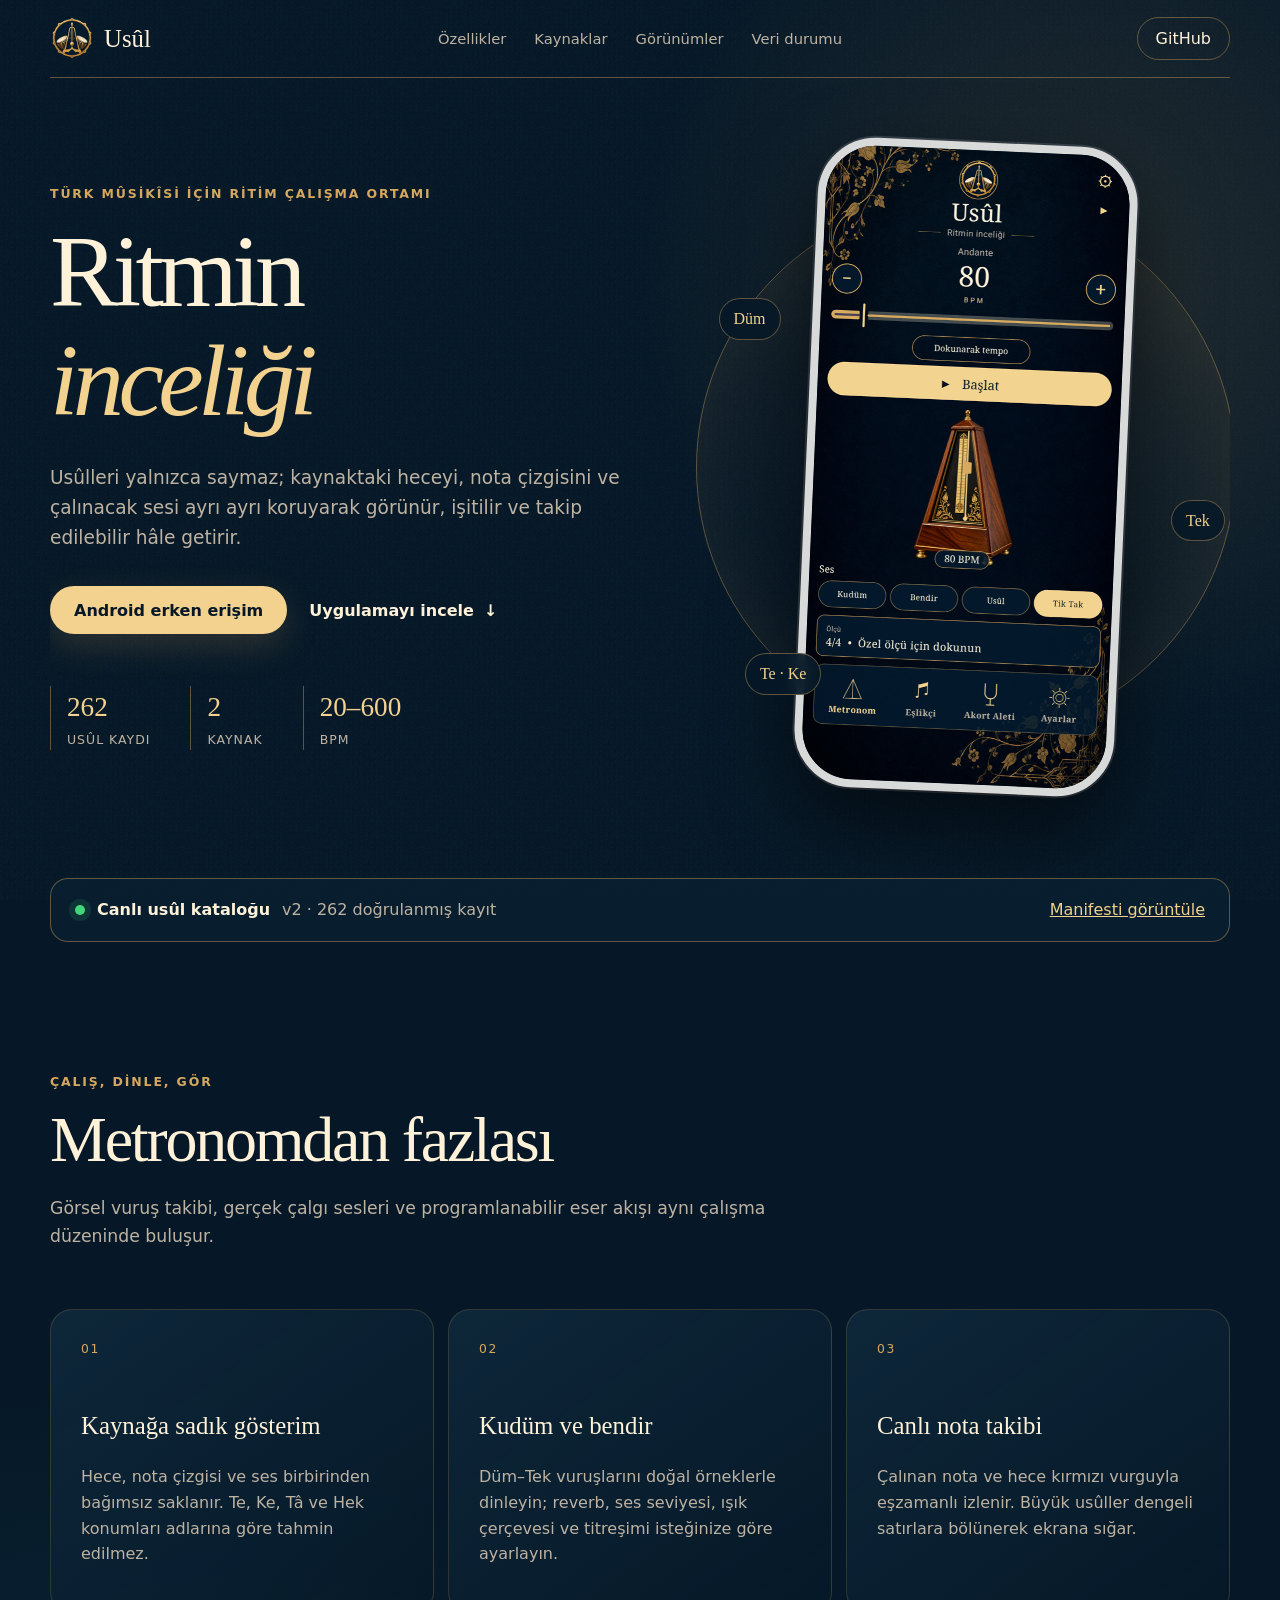
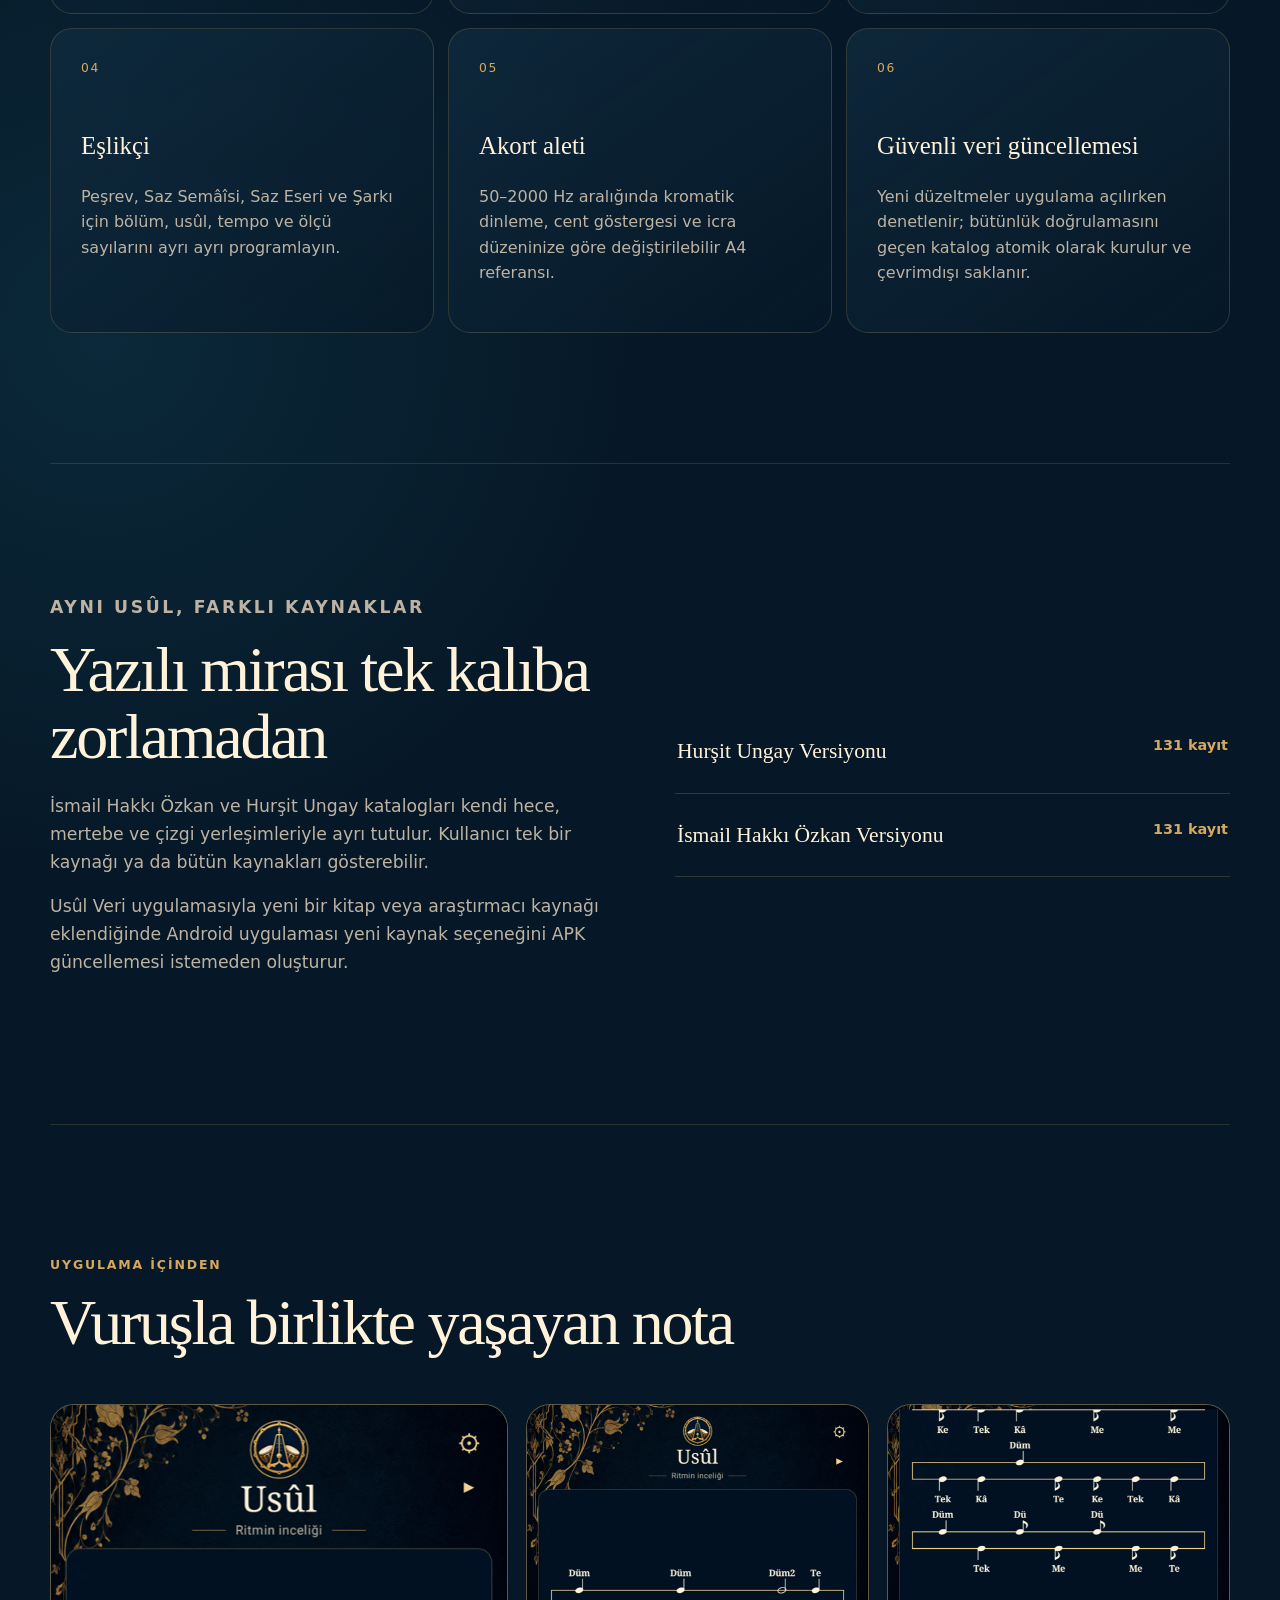
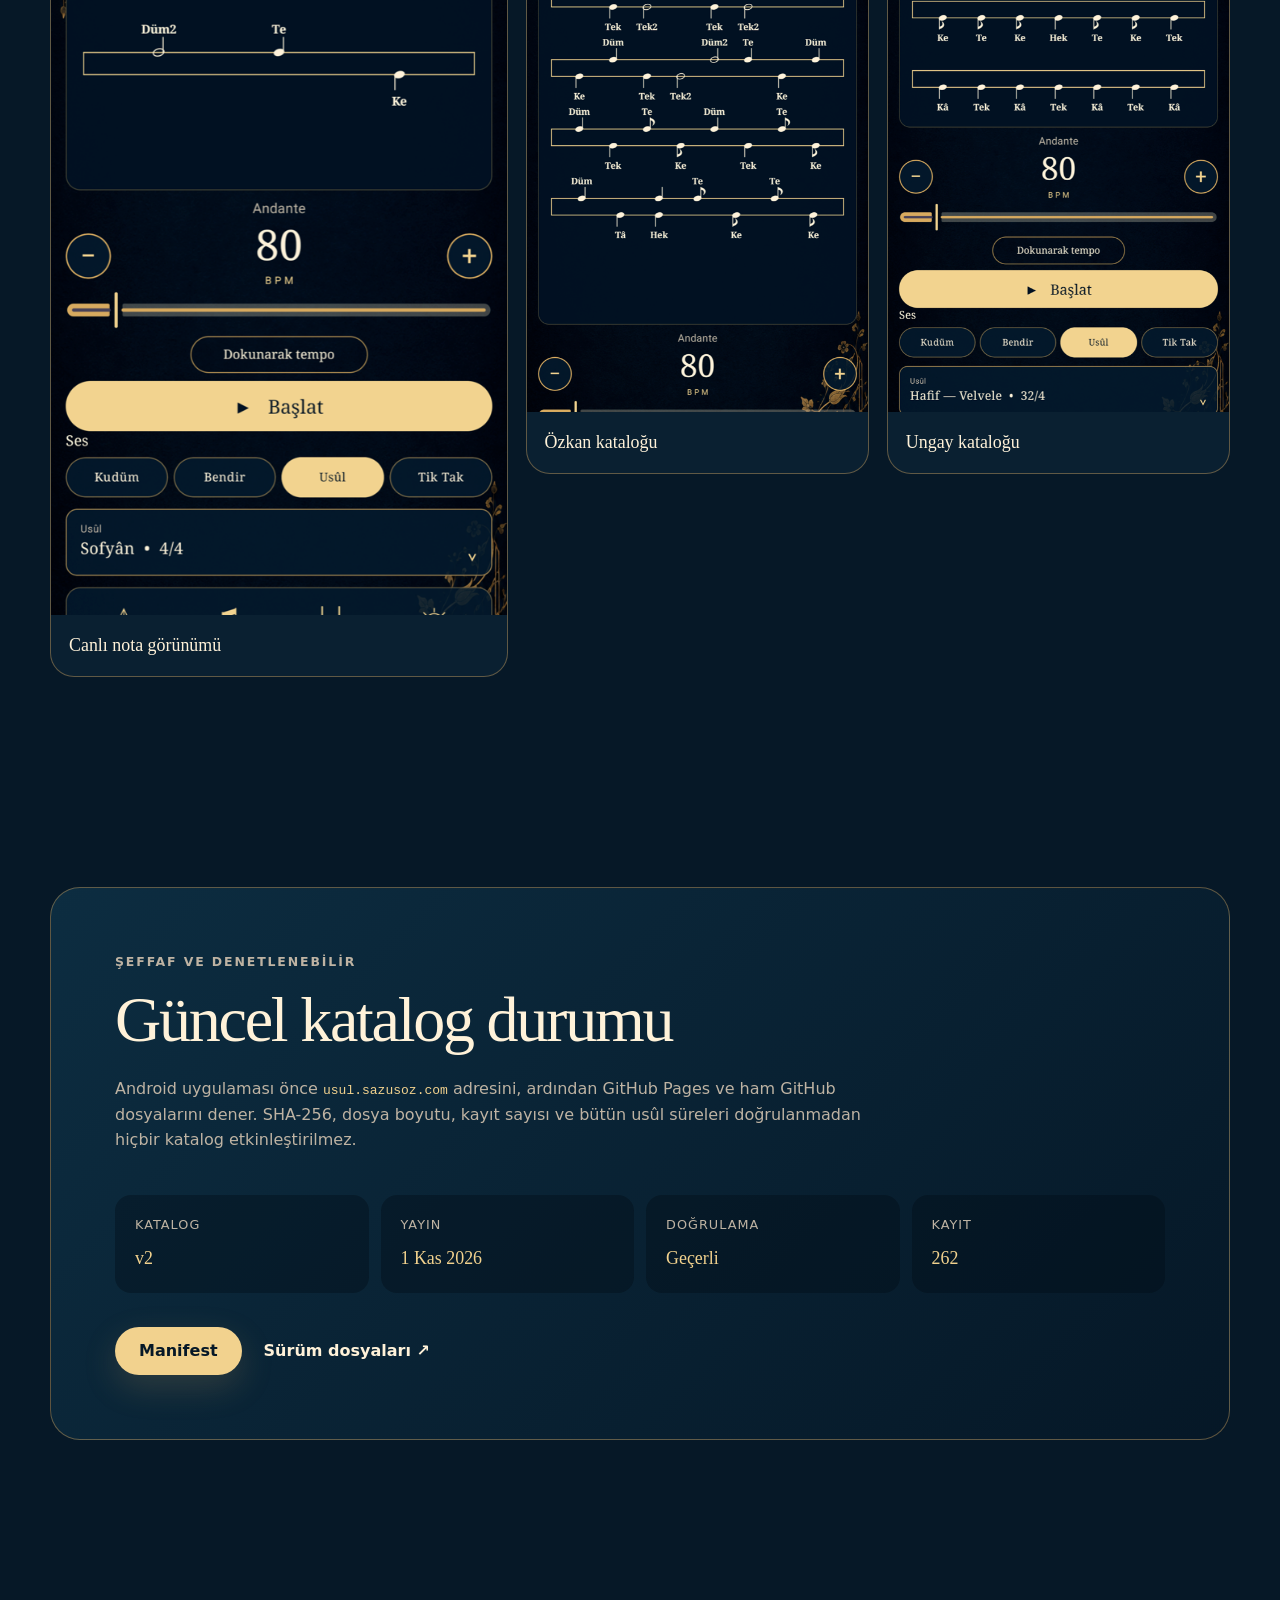
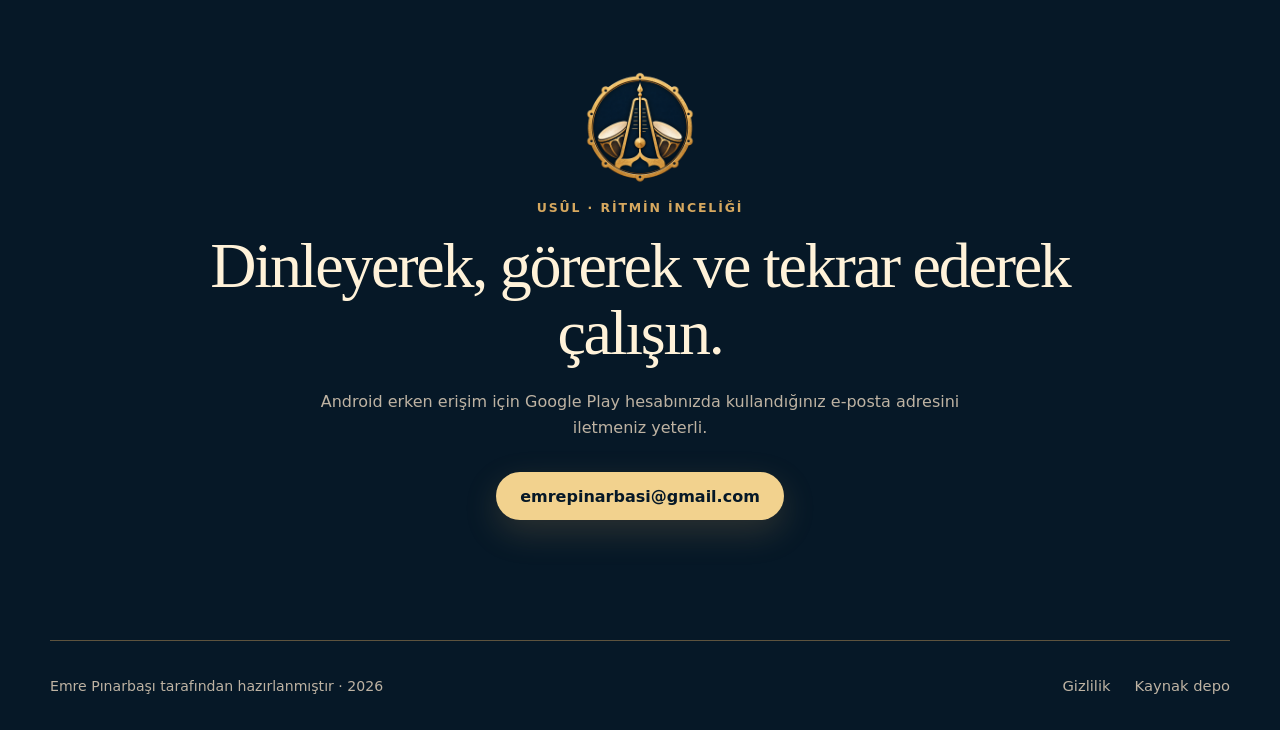
==== public/index.html @ 1c26b237 "Web sayfası ve dinamik katalog v2" ====
<!doctype html>
<html lang="tr">
<head>
  <meta charset="utf-8">
  <meta name="viewport" content="width=device-width, initial-scale=1">
  <meta name="theme-color" content="#061827">
  <meta name="description" content="Usûl; Türk mûsikîsi usûllerini kaynaklarına sadık nota gösterimi, kudüm ve bendir sesleriyle çalışmaya yardımcı olan Android uygulamasıdır.">
  <meta property="og:title" content="Usûl — Ritmin inceliği">
  <meta property="og:description" content="Türk mûsikîsi usûlleri, velveleler, canlı nota takibi ve eser eşlikçisi.">
  <meta property="og:image" content="assets/screens/usul-nota.png">
  <title>Usûl — Ritmin inceliği</title>
  <link rel="icon" href="assets/usul-logo.png">
  <link rel="stylesheet" href="assets/site.css">
  <script defer src="assets/site.js"></script>
</head>
<body>
  <a class="skip-link" href="#icerik">İçeriğe geç</a>
  <header class="site-header">
    <a class="brand" href="#ust" aria-label="Usûl ana sayfa">
      <img src="assets/usul-logo.png" alt="" width="48" height="48">
      <span>Usûl</span>
    </a>
    <nav aria-label="Ana menü">
      <a href="#ozellikler">Özellikler</a>
      <a href="#kaynaklar">Kaynaklar</a>
      <a href="#gorunumler">Görünümler</a>
      <a href="#veri">Veri durumu</a>
    </nav>
    <a class="small-button" href="https://github.com/emrepinarbasi/usul">GitHub</a>
  </header>

  <main id="icerik">
    <section class="hero" id="ust">
      <div class="hero-copy reveal">
        <p class="eyebrow">Türk mûsikîsi için ritim çalışma ortamı</p>
        <h1>Ritmin <em>inceliği</em></h1>
        <p class="hero-text">Usûlleri yalnızca saymaz; kaynaktaki heceyi, nota çizgisini ve çalınacak sesi ayrı ayrı koruyarak görünür, işitilir ve takip edilebilir hâle getirir.</p>
        <div class="hero-actions">
          <a class="primary-button" href="mailto:emrepinarbasi@gmail.com?subject=Us%C3%BBl%20Android%20erken%20eri%C5%9Fim">Android erken erişim</a>
          <a class="text-button" href="#gorunumler">Uygulamayı incele <span aria-hidden="true">↓</span></a>
        </div>
        <dl class="hero-stats" aria-label="Katalog özeti">
          <div><dt id="pattern-count">—</dt><dd>usûl kaydı</dd></div>
          <div><dt id="source-count">—</dt><dd>kaynak</dd></div>
          <div><dt>20–600</dt><dd>BPM</dd></div>
        </dl>
      </div>
      <div class="hero-visual reveal" aria-label="Usûl Android uygulaması ana ekranı">
        <div class="halo"></div>
        <div class="phone-frame">
          <img src="assets/screens/ana-ekran.png" alt="Usûl uygulamasında metronom ana ekranı">
        </div>
        <span class="floating-note note-one">Düm</span>
        <span class="floating-note note-two">Tek</span>
        <span class="floating-note note-three">Te · Ke</span>
      </div>
    </section>

    <section class="manifest-strip" aria-label="Canlı katalog bilgisi">
      <span class="pulse" aria-hidden="true"></span>
      <strong>Canlı usûl kataloğu</strong>
      <span id="manifest-summary">Sürüm bilgisi alınıyor…</span>
      <a href="veri/manifest.json">Manifesti görüntüle</a>
    </section>

    <section class="section" id="ozellikler">
      <div class="section-heading reveal">
        <p class="eyebrow">Çalış, dinle, gör</p>
        <h2>Metronomdan fazlası</h2>
        <p>Görsel vuruş takibi, gerçek çalgı sesleri ve programlanabilir eser akışı aynı çalışma düzeninde buluşur.</p>
      </div>
      <div class="feature-grid">
        <article class="feature-card reveal">
          <span class="card-number">01</span>
          <h3>Kaynağa sadık gösterim</h3>
          <p>Hece, nota çizgisi ve ses birbirinden bağımsız saklanır. Te, Ke, Tâ ve Hek konumları adlarına göre tahmin edilmez.</p>
        </article>
        <article class="feature-card reveal">
          <span class="card-number">02</span>
          <h3>Kudüm ve bendir</h3>
          <p>Düm–Tek vuruşlarını doğal örneklerle dinleyin; reverb, ses seviyesi, ışık çerçevesi ve titreşimi isteğinize göre ayarlayın.</p>
        </article>
        <article class="feature-card reveal">
          <span class="card-number">03</span>
          <h3>Canlı nota takibi</h3>
          <p>Çalınan nota ve hece kırmızı vurguyla eşzamanlı izlenir. Büyük usûller dengeli satırlara bölünerek ekrana sığar.</p>
        </article>
        <article class="feature-card reveal">
          <span class="card-number">04</span>
          <h3>Eşlikçi</h3>
          <p>Peşrev, Saz Semâîsi, Saz Eseri ve Şarkı için bölüm, usûl, tempo ve ölçü sayılarını ayrı ayrı programlayın.</p>
        </article>
        <article class="feature-card reveal">
          <span class="card-number">05</span>
          <h3>Akort aleti</h3>
          <p>50–2000 Hz aralığında kromatik dinleme, cent göstergesi ve icra düzeninize göre değiştirilebilir A4 referansı.</p>
        </article>
        <article class="feature-card reveal">
          <span class="card-number">06</span>
          <h3>Güvenli veri güncellemesi</h3>
          <p>Yeni düzeltmeler uygulama açılırken denetlenir; bütünlük doğrulamasını geçen katalog atomik olarak kurulur ve çevrimdışı saklanır.</p>
        </article>
      </div>
    </section>

    <section class="section source-section" id="kaynaklar">
      <div class="source-copy reveal">
        <p class="eyebrow">Aynı usûl, farklı kaynaklar</p>
        <h2>Yazılı mirası tek kalıba zorlamadan</h2>
        <p>İsmail Hakkı Özkan ve Hurşit Ungay katalogları kendi hece, mertebe ve çizgi yerleşimleriyle ayrı tutulur. Kullanıcı tek bir kaynağı ya da bütün kaynakları gösterebilir.</p>
        <p>Usûl Veri uygulamasıyla yeni bir kitap veya araştırmacı kaynağı eklendiğinde Android uygulaması yeni kaynak seçeneğini APK güncellemesi istemeden oluşturur.</p>
      </div>
      <div class="source-list reveal" id="source-list" aria-live="polite">
        <div class="source-row"><span>İsmail Hakkı Özkan Versiyonu</span><strong>yükleniyor</strong></div>
        <div class="source-row"><span>Hurşit Ungay Versiyonu</span><strong>yükleniyor</strong></div>
      </div>
    </section>

    <section class="section gallery-section" id="gorunumler">
      <div class="section-heading reveal">
        <p class="eyebrow">Uygulama içinden</p>
        <h2>Vuruşla birlikte yaşayan nota</h2>
      </div>
      <div class="gallery">
        <button class="shot shot-tall reveal" data-image="assets/screens/usul-nota.png" data-alt="Usûl nota gösterimi">
          <img src="assets/screens/usul-nota.png" alt="Usûl nota gösterimi" loading="lazy">
          <span>Canlı nota görünümü</span>
        </button>
        <button class="shot reveal" data-image="assets/screens/ozkan-hafif.png" data-alt="Özkan kaynağında Hafif usûlü">
          <img src="assets/screens/ozkan-hafif.png" alt="Özkan kaynağında Hafif usûlü" loading="lazy">
          <span>Özkan kataloğu</span>
        </button>
        <button class="shot reveal" data-image="assets/screens/ungay-usul.png" data-alt="Ungay kaynağında usûl görünümü">
          <img src="assets/screens/ungay-usul.png" alt="Ungay kaynağında usûl görünümü" loading="lazy">
          <span>Ungay kataloğu</span>
        </button>
      </div>
    </section>

    <section class="section data-section" id="veri">
      <div class="data-panel reveal">
        <div>
          <p class="eyebrow">Şeffaf ve denetlenebilir</p>
          <h2>Güncel katalog durumu</h2>
          <p>Android uygulaması önce <code>usul.sazusoz.com</code> adresini, ardından GitHub Pages ve ham GitHub dosyalarını dener. SHA-256, dosya boyutu, kayıt sayısı ve bütün usûl süreleri doğrulanmadan hiçbir katalog etkinleştirilmez.</p>
        </div>
        <dl class="status-grid">
          <div><dt>Katalog</dt><dd id="catalog-version">—</dd></div>
          <div><dt>Yayın</dt><dd id="published-at">—</dd></div>
          <div><dt>Doğrulama</dt><dd id="catalog-state">Denetleniyor</dd></div>
          <div><dt>Kayıt</dt><dd id="record-count">—</dd></div>
        </dl>
        <div class="data-actions">
          <a class="primary-button" href="veri/manifest.json">Manifest</a>
          <a class="text-button" href="https://github.com/emrepinarbasi/usul/tree/main/public/veri">Sürüm dosyaları ↗</a>
        </div>
      </div>
    </section>

    <section class="closing-section">
      <img src="assets/usul-logo.png" alt="" width="120" height="120">
      <p class="eyebrow">Usûl · Ritmin inceliği</p>
      <h2>Dinleyerek, görerek ve tekrar ederek çalışın.</h2>
      <p>Android erken erişim için Google Play hesabınızda kullandığınız e-posta adresini iletmeniz yeterli.</p>
      <a class="primary-button" href="mailto:emrepinarbasi@gmail.com?subject=Us%C3%BBl%20Android%20erken%20eri%C5%9Fim">emrepinarbasi@gmail.com</a>
    </section>
  </main>

  <footer>
    <span>Emre Pınarbaşı tarafından hazırlanmıştır · 2026</span>
    <div><a href="gizlilik.html">Gizlilik</a><a href="https://github.com/emrepinarbasi/usul">Kaynak depo</a></div>
  </footer>

  <dialog id="image-dialog" aria-label="Ekran görüntüsü">
    <button class="dialog-close" aria-label="Kapat">×</button>
    <img src="" alt="">
  </dialog>
</body>
</html>
---- public/assets/site.css ----
:root {
  color-scheme: dark;
  --navy: #061827;
  --navy-soft: #0a2031;
  --navy-lift: #102b3f;
  --gold: #d6a85f;
  --gold-light: #f2d28e;
  --cream: #fff2d9;
  --muted: #beb3a3;
  --line: rgba(214, 168, 95, .42);
  --content: min(1180px, calc(100vw - 40px));
}

* { box-sizing: border-box; }
html { scroll-behavior: smooth; }
body {
  margin: 0;
  color: var(--cream);
  background:
    radial-gradient(circle at 85% 5%, rgba(214,168,95,.13), transparent 28rem),
    radial-gradient(circle at 8% 35%, rgba(24,91,114,.25), transparent 34rem),
    var(--navy);
  font-family: Inter, ui-sans-serif, system-ui, -apple-system, BlinkMacSystemFont, "Segoe UI", sans-serif;
  line-height: 1.6;
}

body::before {
  content: "";
  position: fixed;
  inset: 0;
  z-index: -1;
  opacity: .16;
  pointer-events: none;
  background-image: url("data:image/svg+xml,%3Csvg xmlns='http://www.w3.org/2000/svg' width='120' height='120' viewBox='0 0 120 120'%3E%3Cfilter id='n'%3E%3CfeTurbulence baseFrequency='.8' numOctaves='3' stitchTiles='stitch'/%3E%3C/filter%3E%3Crect width='100%25' height='100%25' filter='url(%23n)' opacity='.35'/%3E%3C/svg%3E");
}

a { color: inherit; }
button, input { font: inherit; }
.skip-link { position: fixed; left: 12px; top: -80px; z-index: 20; background: var(--gold-light); color: var(--navy); padding: 10px 14px; border-radius: 8px; }
.skip-link:focus { top: 12px; }

.site-header {
  width: var(--content);
  min-height: 78px;
  margin: auto;
  display: grid;
  grid-template-columns: 1fr auto 1fr;
  align-items: center;
  gap: 24px;
  border-bottom: 1px solid var(--line);
}
.brand { display: inline-flex; align-items: center; gap: 10px; text-decoration: none; width: fit-content; font-family: Georgia, serif; font-size: 1.55rem; }
.brand img { width: 44px; height: 44px; object-fit: contain; }
.site-header nav { display: flex; gap: 28px; }
.site-header nav a, footer a { color: var(--muted); text-decoration: none; font-size: .92rem; }
.site-header nav a:hover, footer a:hover { color: var(--gold-light); }
.small-button { justify-self: end; border: 1px solid var(--line); border-radius: 999px; padding: 8px 18px; text-decoration: none; }

.hero {
  width: var(--content);
  min-height: 760px;
  margin: auto;
  display: grid;
  grid-template-columns: 1.05fr .95fr;
  align-items: center;
  gap: 70px;
  padding: 64px 0 86px;
  overflow: hidden;
}
.eyebrow { margin: 0 0 14px; color: var(--gold); text-transform: uppercase; letter-spacing: .15em; font-size: .78rem; font-weight: 750; }
h1, h2, h3 { margin-top: 0; font-family: Georgia, "Times New Roman", serif; font-weight: 500; line-height: 1.06; }
h1 { max-width: 760px; margin-bottom: 28px; font-size: clamp(4.7rem, 8vw, 8.8rem); letter-spacing: -.055em; }
h1 em { display: block; color: var(--gold-light); font-weight: 400; }
h2 { margin-bottom: 22px; font-size: clamp(2.4rem, 5vw, 5rem); letter-spacing: -.035em; }
h3 { font-size: 1.55rem; }
.hero-text { max-width: 630px; color: var(--muted); font-size: 1.16rem; }
.hero-actions, .data-actions { display: flex; align-items: center; gap: 22px; margin-top: 34px; flex-wrap: wrap; }
.primary-button, .text-button { display: inline-flex; align-items: center; justify-content: center; min-height: 48px; text-decoration: none; font-weight: 700; }
.primary-button { padding: 0 24px; border-radius: 999px; color: var(--navy); background: var(--gold-light); box-shadow: 0 12px 34px rgba(214,168,95,.18); }
.primary-button:hover { background: #ffe1a2; transform: translateY(-1px); }
.text-button { color: var(--cream); gap: 10px; }
.hero-stats { display: flex; gap: 40px; margin: 52px 0 0; }
.hero-stats div { padding-left: 16px; border-left: 1px solid var(--line); }
.hero-stats dt { color: var(--gold-light); font-family: Georgia, serif; font-size: 1.7rem; }
.hero-stats dd { margin: 0; color: var(--muted); font-size: .78rem; text-transform: uppercase; letter-spacing: .08em; }

.hero-visual { min-height: 650px; display: grid; place-items: center; position: relative; }
.halo { position: absolute; width: 540px; height: 540px; border: 1px solid var(--line); border-radius: 50%; box-shadow: 0 0 100px rgba(214,168,95,.12) inset; }
.phone-frame { width: min(320px, 75vw); height: 650px; position: relative; overflow: hidden; border: 8px solid #d8d9d9; border-radius: 58px; background: #03111d; box-shadow: 0 35px 80px rgba(0,0,0,.55), 0 0 0 2px #38424b; transform: rotate(2.5deg); }
.phone-frame img { width: 100%; height: 100%; object-fit: cover; object-position: top center; }
.floating-note { position: absolute; padding: 7px 14px; color: var(--gold-light); background: rgba(6,24,39,.88); border: 1px solid var(--line); border-radius: 999px; font-family: Georgia, serif; backdrop-filter: blur(8px); }
.note-one { left: 3%; top: 24%; }
.note-two { right: 1%; top: 55%; }
.note-three { left: 8%; bottom: 15%; }

.manifest-strip { width: var(--content); margin: 0 auto; padding: 18px 24px; display: flex; align-items: center; gap: 12px; color: var(--muted); border: 1px solid var(--line); border-radius: 18px; background: rgba(10,32,49,.78); }
.manifest-strip strong { color: var(--cream); }
.manifest-strip a { margin-left: auto; color: var(--gold-light); }
.pulse { width: 10px; height: 10px; border-radius: 50%; background: #43d678; box-shadow: 0 0 0 6px rgba(67,214,120,.12); }

.section { width: var(--content); margin: 0 auto; padding: 130px 0; }
.section-heading { max-width: 770px; }
.section-heading > p:last-child, .source-copy p { color: var(--muted); font-size: 1.08rem; }
.feature-grid { display: grid; grid-template-columns: repeat(3, 1fr); gap: 14px; margin-top: 58px; }
.feature-card { min-height: 280px; padding: 30px; border: 1px solid rgba(214,168,95,.2); border-radius: 22px; background: linear-gradient(145deg, rgba(16,43,63,.78), rgba(6,24,39,.7)); }
.feature-card:hover { border-color: var(--gold); transform: translateY(-3px); }
.feature-card p { color: var(--muted); }
.card-number { display: block; margin-bottom: 54px; color: var(--gold); font-size: .77rem; letter-spacing: .14em; }

.source-section { display: grid; grid-template-columns: 1fr 1fr; gap: 70px; align-items: center; border-top: 1px solid rgba(214,168,95,.18); border-bottom: 1px solid rgba(214,168,95,.18); }
.source-list { padding: 12px 0; }
.source-row { display: grid; grid-template-columns: 1fr auto; gap: 20px; padding: 24px 2px; border-bottom: 1px solid rgba(214,168,95,.22); }
.source-row span { font-family: Georgia, serif; font-size: 1.35rem; }
.source-row strong { color: var(--gold); font-size: .9rem; }

.gallery-section { padding-bottom: 80px; }
.gallery { display: grid; grid-template-columns: 1.2fr .9fr .9fr; gap: 18px; align-items: start; margin-top: 48px; }
.shot { appearance: none; cursor: zoom-in; width: 100%; padding: 0; overflow: hidden; color: var(--cream); border: 1px solid var(--line); border-radius: 24px; background: var(--navy-soft); text-align: left; }
.shot img { display: block; width: 100%; aspect-ratio: 9 / 16; object-fit: cover; object-position: top; transition: transform .55s ease; }
.shot:hover img { transform: scale(1.025); }
.shot span { display: block; padding: 16px 18px; font-family: Georgia, serif; font-size: 1.12rem; }

.data-panel { padding: clamp(28px, 5vw, 68px); border: 1px solid var(--line); border-radius: 30px; background: linear-gradient(135deg, rgba(13,46,66,.95), rgba(6,24,39,.94)); }
.data-panel > div:first-child { max-width: 760px; }
.data-panel p { color: var(--muted); }
code { color: var(--gold-light); }
.status-grid { display: grid; grid-template-columns: repeat(4, 1fr); gap: 12px; margin: 42px 0 0; }
.status-grid div { padding: 20px; border-radius: 16px; background: rgba(1,12,21,.36); }
.status-grid dt { color: var(--muted); font-size: .8rem; text-transform: uppercase; letter-spacing: .08em; }
.status-grid dd { margin: 9px 0 0; color: var(--gold-light); font-family: Georgia, serif; font-size: 1.12rem; }

.closing-section { width: var(--content); margin: 0 auto; padding: 100px 0 120px; text-align: center; }
.closing-section img { object-fit: contain; }
.closing-section h2 { max-width: 900px; margin: 10px auto 22px; }
.closing-section > p:not(.eyebrow) { max-width: 680px; margin: 0 auto 32px; color: var(--muted); }

footer { width: var(--content); min-height: 90px; margin: auto; display: flex; justify-content: space-between; align-items: center; gap: 24px; color: var(--muted); border-top: 1px solid var(--line); font-size: .88rem; }
footer div { display: flex; gap: 24px; }

#image-dialog { width: min(520px, calc(100vw - 30px)); max-height: 92vh; padding: 0; overflow: visible; border: 0; border-radius: 30px; background: #020b13; box-shadow: 0 30px 100px #000; }
#image-dialog::backdrop { background: rgba(0,5,10,.82); backdrop-filter: blur(8px); }
#image-dialog img { display: block; width: 100%; max-height: 90vh; object-fit: contain; border-radius: 30px; }
.dialog-close { position: absolute; right: -12px; top: -12px; width: 42px; height: 42px; z-index: 2; cursor: pointer; color: var(--navy); border: 0; border-radius: 50%; background: var(--gold-light); font-size: 1.5rem; }

.reveal { opacity: 0; transform: translateY(16px); transition: opacity .65s ease, transform .65s ease; }
.reveal.visible { opacity: 1; transform: none; }

@media (max-width: 960px) {
  .site-header { grid-template-columns: 1fr auto; }
  .site-header nav { display: none; }
  .hero { grid-template-columns: 1fr; text-align: center; gap: 10px; }
  .hero-copy { display: flex; flex-direction: column; align-items: center; }
  .hero-stats { justify-content: center; }
  .hero-visual { min-height: 630px; }
  .feature-grid { grid-template-columns: repeat(2, 1fr); }
  .source-section { grid-template-columns: 1fr; }
  .gallery { grid-template-columns: repeat(3, 1fr); }
  .status-grid { grid-template-columns: repeat(2, 1fr); }
}

@media (max-width: 640px) {
  :root { --content: min(100% - 28px, 1180px); }
  .site-header { min-height: 68px; }
  .small-button { padding: 6px 13px; }
  .hero { min-height: 0; padding-top: 54px; }
  h1 { font-size: clamp(3.7rem, 20vw, 5.6rem); }
  .hero-text { font-size: 1rem; }
  .hero-stats { gap: 12px; width: 100%; }
  .hero-stats div { flex: 1; padding-left: 10px; }
  .hero-stats dt { font-size: 1.3rem; }
  .hero-visual { min-height: 600px; }
  .halo { width: 390px; height: 390px; }
  .phone-frame { height: 575px; width: 280px; }
  .manifest-strip { align-items: flex-start; flex-wrap: wrap; }
  .manifest-strip a { width: 100%; margin-left: 22px; }
  .section { padding: 90px 0; }
  .feature-grid { grid-template-columns: 1fr; }
  .feature-card { min-height: 230px; }
  .card-number { margin-bottom: 34px; }
  .gallery { grid-template-columns: 1fr; }
  .shot img { aspect-ratio: 10 / 16; }
  .status-grid { grid-template-columns: 1fr; }
  footer { flex-direction: column; justify-content: center; text-align: center; padding: 28px 0; }
}

@media (prefers-reduced-motion: reduce) {
  html { scroll-behavior: auto; }
  *, *::before, *::after { animation: none !important; transition: none !important; }
  .reveal { opacity: 1; transform: none; }
}
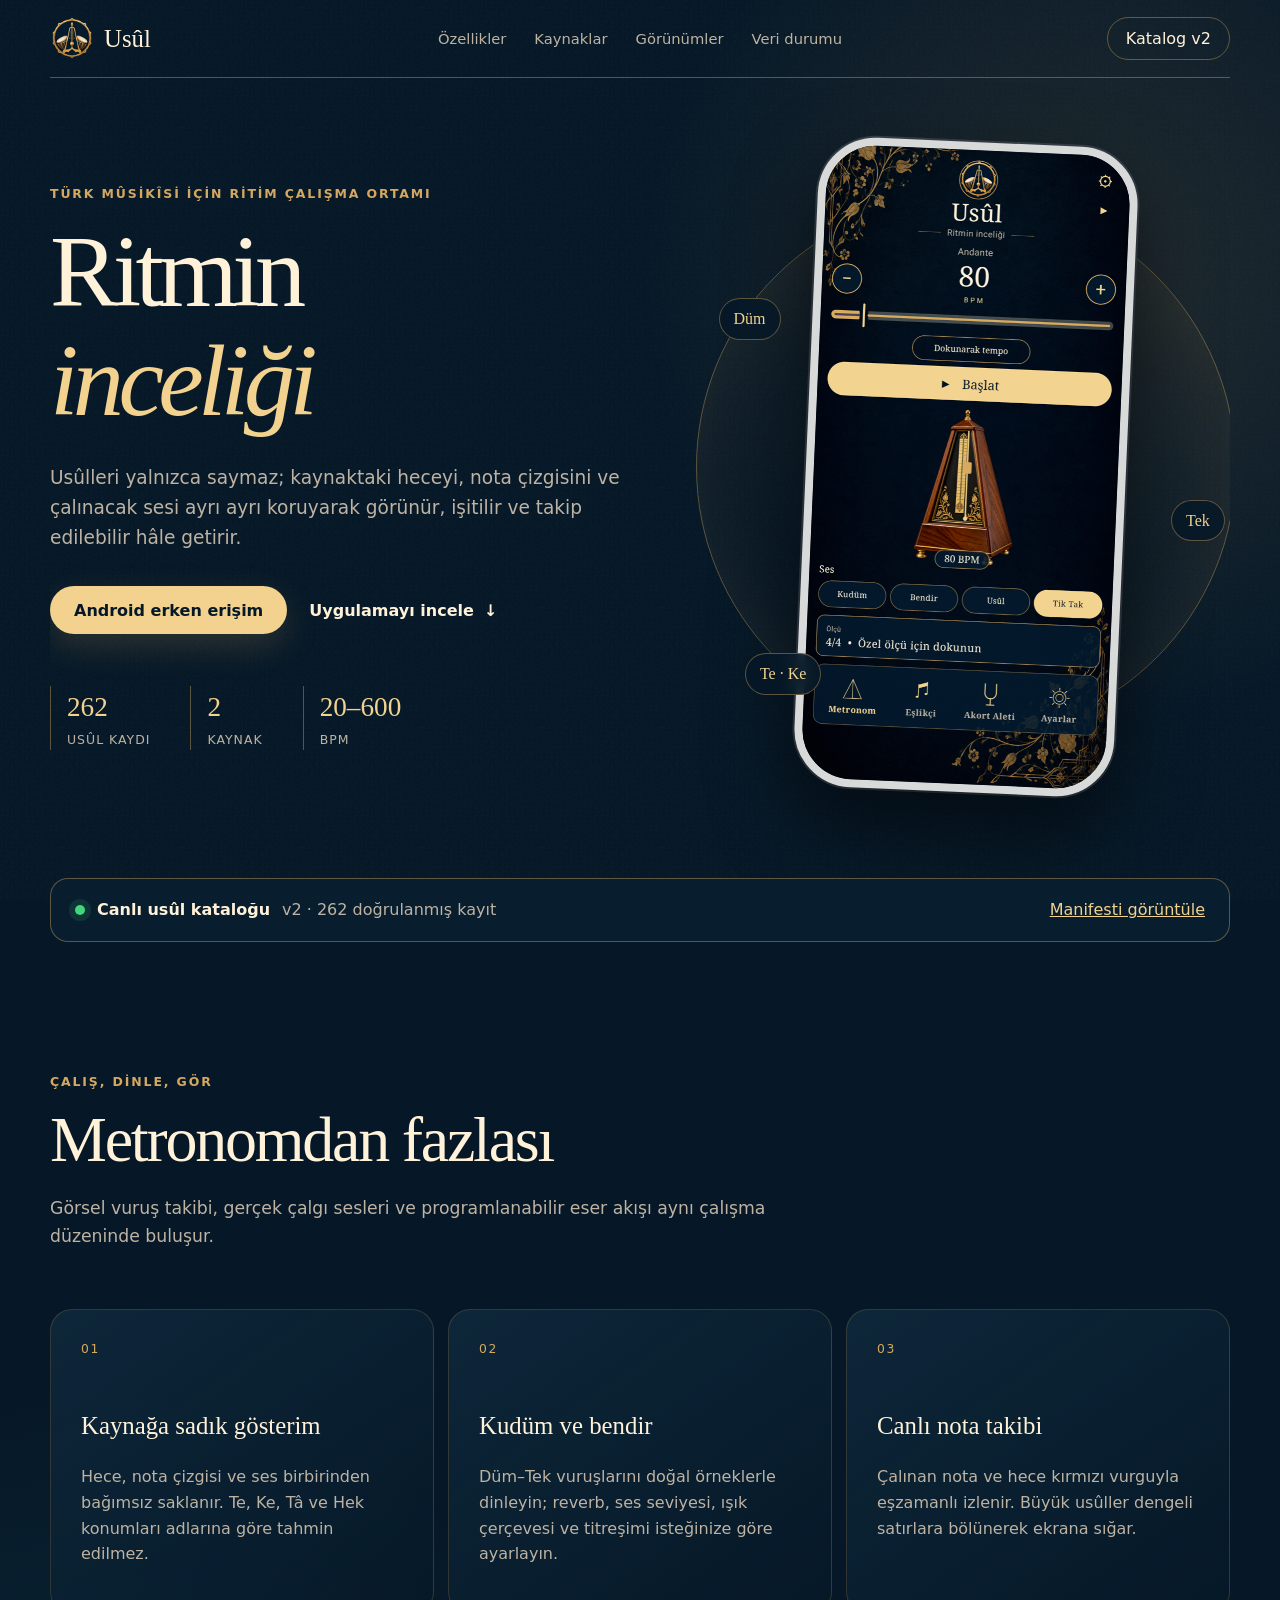
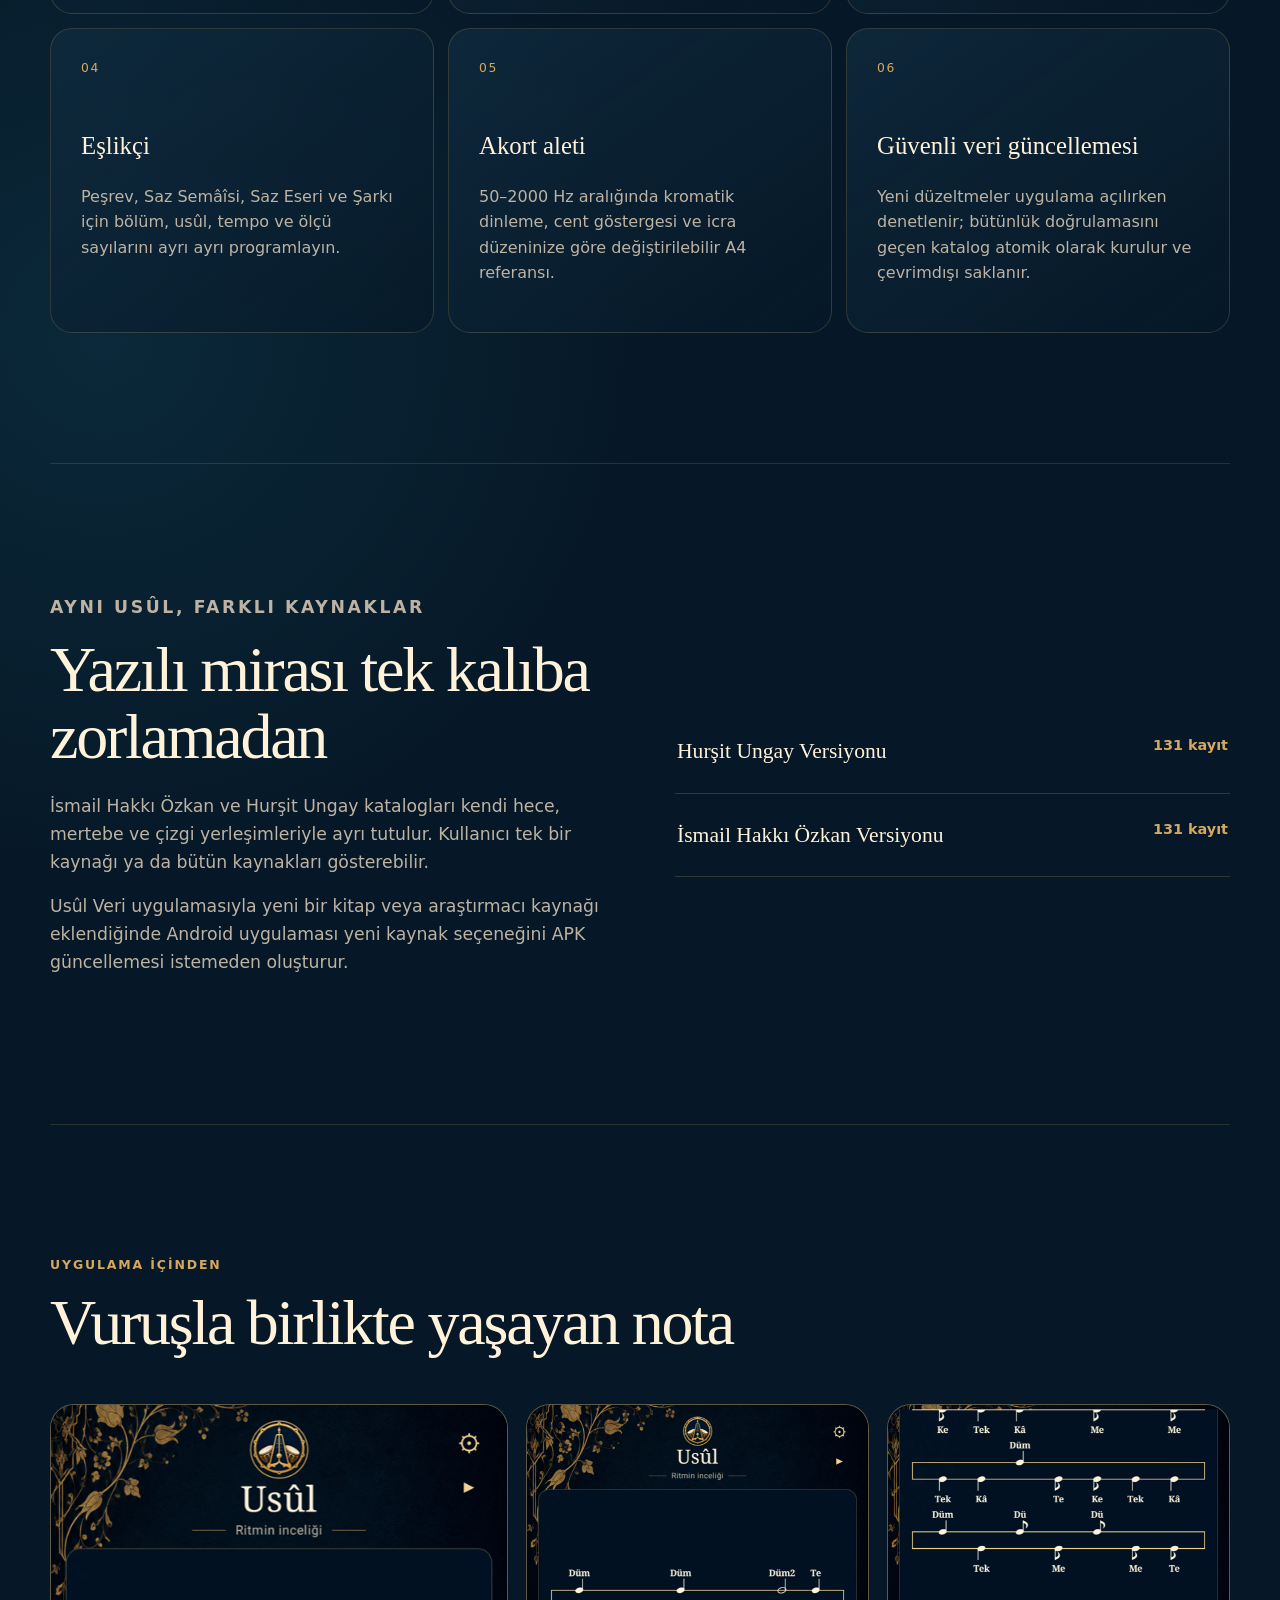
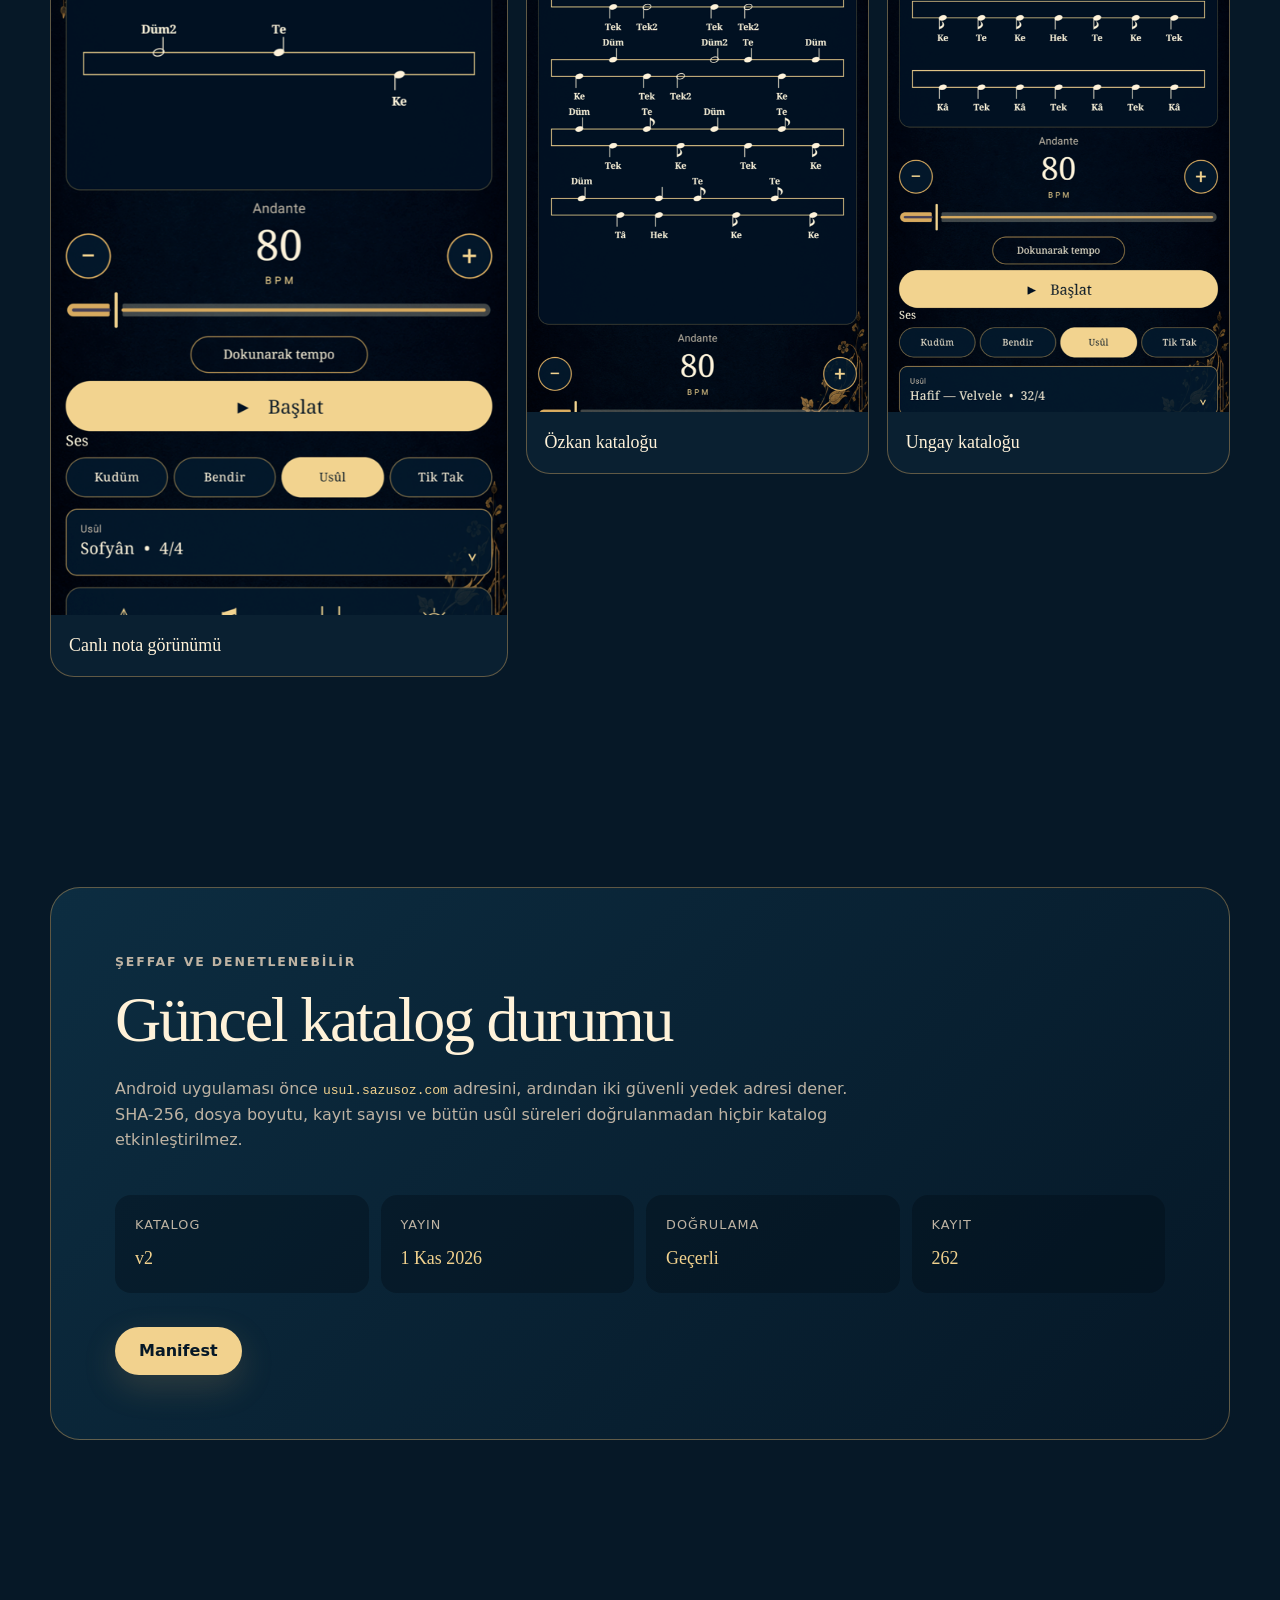
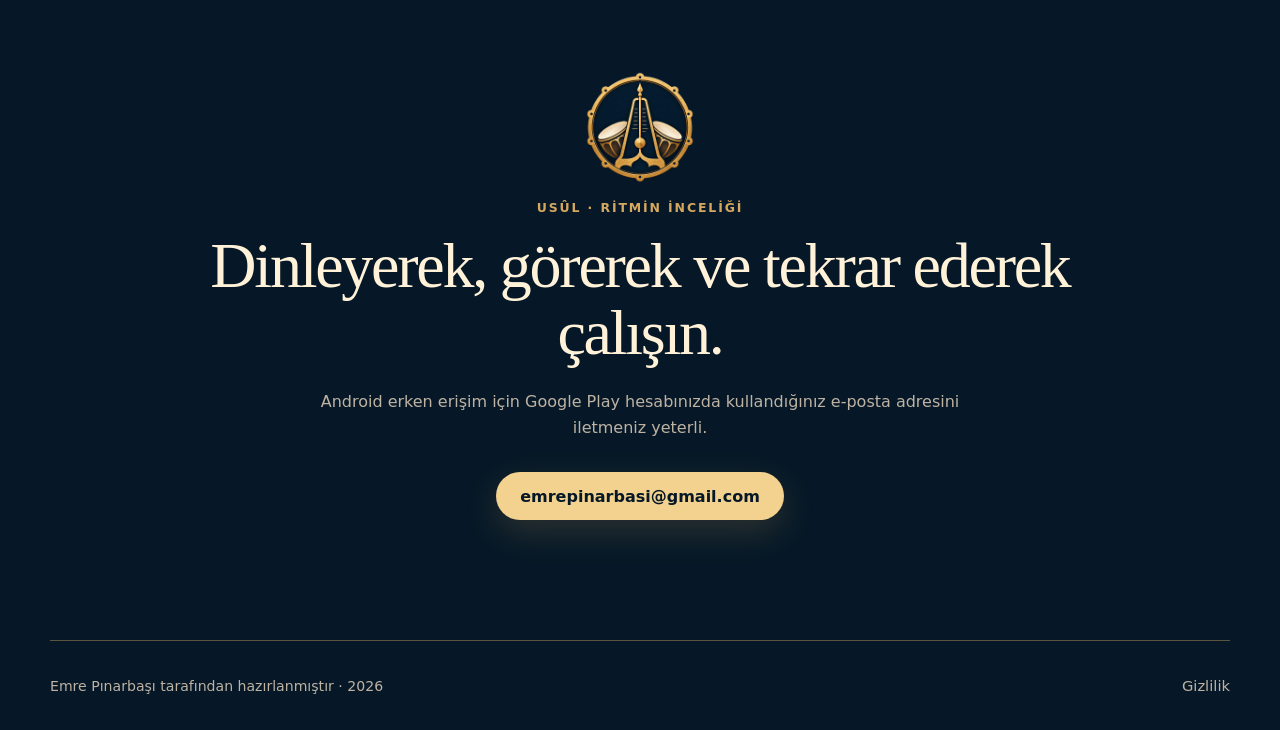
==== commit e031e030: "Web sayfasından kaynak depo bağlantılarını kaldır" ====
--- a/public/index.html
+++ b/public/index.html
@@ -26,7 +26,7 @@
       <a href="#gorunumler">Görünümler</a>
       <a href="#veri">Veri durumu</a>
     </nav>
-    <a class="small-button" href="https://github.com/emrepinarbasi/usul">GitHub</a>
+    <a class="small-button" href="#veri">Katalog v2</a>
   </header>
 
   <main id="icerik">
@@ -142,7 +142,7 @@
         <div>
           <p class="eyebrow">Şeffaf ve denetlenebilir</p>
           <h2>Güncel katalog durumu</h2>
-          <p>Android uygulaması önce <code>usul.sazusoz.com</code> adresini, ardından GitHub Pages ve ham GitHub dosyalarını dener. SHA-256, dosya boyutu, kayıt sayısı ve bütün usûl süreleri doğrulanmadan hiçbir katalog etkinleştirilmez.</p>
+          <p>Android uygulaması önce <code>usul.sazusoz.com</code> adresini, ardından iki güvenli yedek adresi dener. SHA-256, dosya boyutu, kayıt sayısı ve bütün usûl süreleri doğrulanmadan hiçbir katalog etkinleştirilmez.</p>
         </div>
         <dl class="status-grid">
           <div><dt>Katalog</dt><dd id="catalog-version">—</dd></div>
@@ -152,7 +152,6 @@
         </dl>
         <div class="data-actions">
           <a class="primary-button" href="veri/manifest.json">Manifest</a>
-          <a class="text-button" href="https://github.com/emrepinarbasi/usul/tree/main/public/veri">Sürüm dosyaları ↗</a>
         </div>
       </div>
     </section>
@@ -168,7 +167,7 @@
 
   <footer>
     <span>Emre Pınarbaşı tarafından hazırlanmıştır · 2026</span>
-    <div><a href="gizlilik.html">Gizlilik</a><a href="https://github.com/emrepinarbasi/usul">Kaynak depo</a></div>
+    <div><a href="gizlilik.html">Gizlilik</a></div>
   </footer>
 
   <dialog id="image-dialog" aria-label="Ekran görüntüsü">
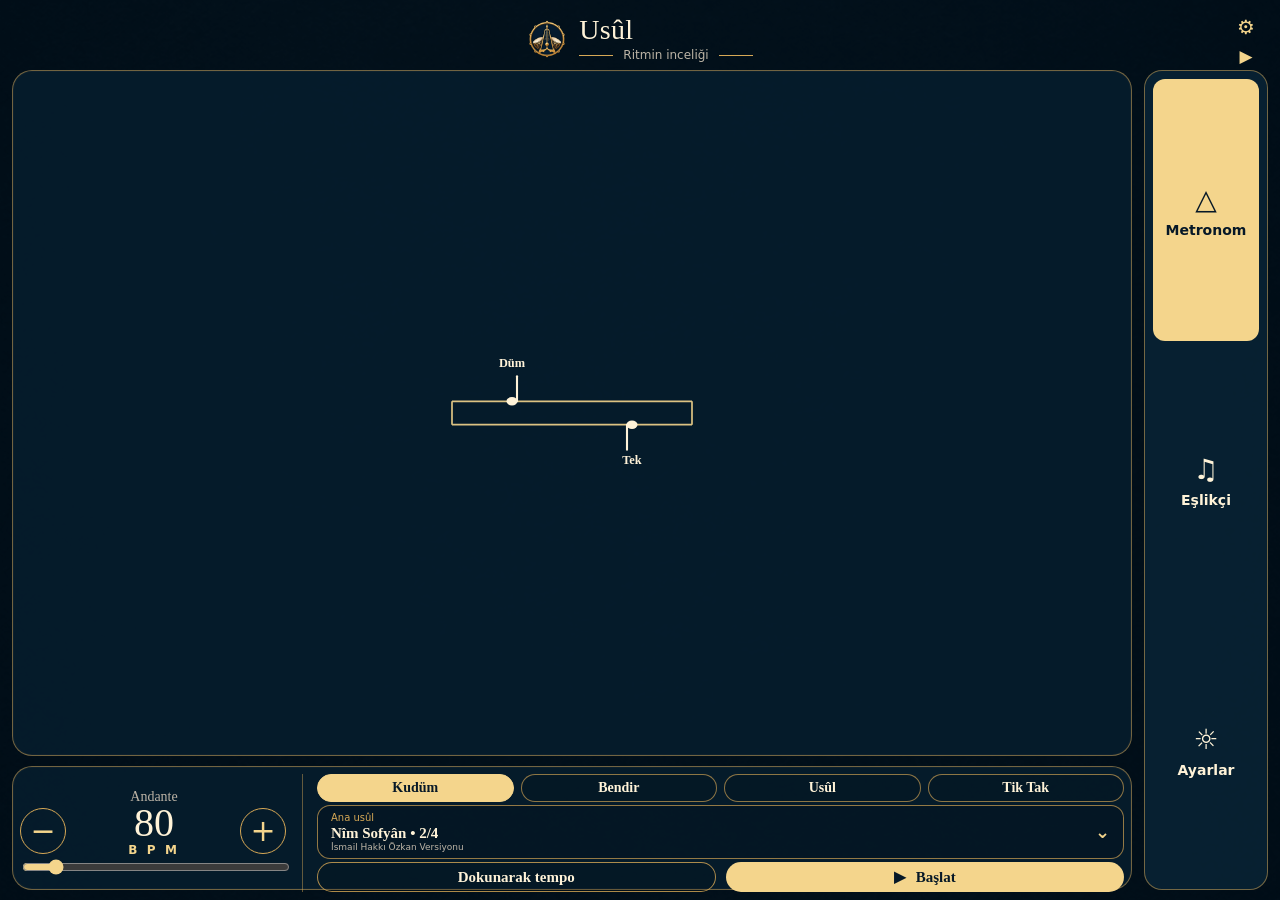
==== commit befd9262: "Usûl web uygulamasını masaüstü ve mobil için yayınla" ====
--- a/public/index.html
+++ b/public/index.html
@@ -2,177 +2,125 @@
 <html lang="tr">
 <head>
   <meta charset="utf-8">
-  <meta name="viewport" content="width=device-width, initial-scale=1">
+  <meta name="viewport" content="width=device-width, initial-scale=1, viewport-fit=cover">
   <meta name="theme-color" content="#061827">
-  <meta name="description" content="Usûl; Türk mûsikîsi usûllerini kaynaklarına sadık nota gösterimi, kudüm ve bendir sesleriyle çalışmaya yardımcı olan Android uygulamasıdır.">
+  <meta name="description" content="Usûl; Türk mûsikîsi usûllerini kaynaklarına sadık nota gösterimi, kudüm ve bendir sesleriyle çalıştıran web uygulamasıdır.">
   <meta property="og:title" content="Usûl — Ritmin inceliği">
   <meta property="og:description" content="Türk mûsikîsi usûlleri, velveleler, canlı nota takibi ve eser eşlikçisi.">
-  <meta property="og:image" content="assets/screens/usul-nota.png">
+  <meta property="og:image" content="assets/usul-logo.png">
   <title>Usûl — Ritmin inceliği</title>
   <link rel="icon" href="assets/usul-logo.png">
+  <link rel="apple-touch-icon" href="assets/usul-logo.png">
+  <link rel="manifest" href="app.webmanifest">
   <link rel="stylesheet" href="assets/site.css">
   <script defer src="assets/site.js"></script>
 </head>
 <body>
-  <a class="skip-link" href="#icerik">İçeriğe geç</a>
-  <header class="site-header">
-    <a class="brand" href="#ust" aria-label="Usûl ana sayfa">
-      <img src="assets/usul-logo.png" alt="" width="48" height="48">
-      <span>Usûl</span>
-    </a>
-    <nav aria-label="Ana menü">
-      <a href="#ozellikler">Özellikler</a>
-      <a href="#kaynaklar">Kaynaklar</a>
-      <a href="#gorunumler">Görünümler</a>
-      <a href="#veri">Veri durumu</a>
-    </nav>
-    <a class="small-button" href="#veri">Katalog v2</a>
-  </header>
-
-  <main id="icerik">
-    <section class="hero" id="ust">
-      <div class="hero-copy reveal">
-        <p class="eyebrow">Türk mûsikîsi için ritim çalışma ortamı</p>
-        <h1>Ritmin <em>inceliği</em></h1>
-        <p class="hero-text">Usûlleri yalnızca saymaz; kaynaktaki heceyi, nota çizgisini ve çalınacak sesi ayrı ayrı koruyarak görünür, işitilir ve takip edilebilir hâle getirir.</p>
-        <div class="hero-actions">
-          <a class="primary-button" href="mailto:emrepinarbasi@gmail.com?subject=Us%C3%BBl%20Android%20erken%20eri%C5%9Fim">Android erken erişim</a>
-          <a class="text-button" href="#gorunumler">Uygulamayı incele <span aria-hidden="true">↓</span></a>
-        </div>
-        <dl class="hero-stats" aria-label="Katalog özeti">
-          <div><dt id="pattern-count">—</dt><dd>usûl kaydı</dd></div>
-          <div><dt id="source-count">—</dt><dd>kaynak</dd></div>
-          <div><dt>20–600</dt><dd>BPM</dd></div>
-        </dl>
-      </div>
-      <div class="hero-visual reveal" aria-label="Usûl Android uygulaması ana ekranı">
-        <div class="halo"></div>
-        <div class="phone-frame">
-          <img src="assets/screens/ana-ekran.png" alt="Usûl uygulamasında metronom ana ekranı">
-        </div>
-        <span class="floating-note note-one">Düm</span>
-        <span class="floating-note note-two">Tek</span>
-        <span class="floating-note note-three">Te · Ke</span>
-      </div>
-    </section>
-
-    <section class="manifest-strip" aria-label="Canlı katalog bilgisi">
-      <span class="pulse" aria-hidden="true"></span>
-      <strong>Canlı usûl kataloğu</strong>
-      <span id="manifest-summary">Sürüm bilgisi alınıyor…</span>
-      <a href="veri/manifest.json">Manifesti görüntüle</a>
-    </section>
-
-    <section class="section" id="ozellikler">
-      <div class="section-heading reveal">
-        <p class="eyebrow">Çalış, dinle, gör</p>
-        <h2>Metronomdan fazlası</h2>
-        <p>Görsel vuruş takibi, gerçek çalgı sesleri ve programlanabilir eser akışı aynı çalışma düzeninde buluşur.</p>
-      </div>
-      <div class="feature-grid">
-        <article class="feature-card reveal">
-          <span class="card-number">01</span>
-          <h3>Kaynağa sadık gösterim</h3>
-          <p>Hece, nota çizgisi ve ses birbirinden bağımsız saklanır. Te, Ke, Tâ ve Hek konumları adlarına göre tahmin edilmez.</p>
-        </article>
-        <article class="feature-card reveal">
-          <span class="card-number">02</span>
-          <h3>Kudüm ve bendir</h3>
-          <p>Düm–Tek vuruşlarını doğal örneklerle dinleyin; reverb, ses seviyesi, ışık çerçevesi ve titreşimi isteğinize göre ayarlayın.</p>
-        </article>
-        <article class="feature-card reveal">
-          <span class="card-number">03</span>
-          <h3>Canlı nota takibi</h3>
-          <p>Çalınan nota ve hece kırmızı vurguyla eşzamanlı izlenir. Büyük usûller dengeli satırlara bölünerek ekrana sığar.</p>
-        </article>
-        <article class="feature-card reveal">
-          <span class="card-number">04</span>
-          <h3>Eşlikçi</h3>
-          <p>Peşrev, Saz Semâîsi, Saz Eseri ve Şarkı için bölüm, usûl, tempo ve ölçü sayılarını ayrı ayrı programlayın.</p>
-        </article>
-        <article class="feature-card reveal">
-          <span class="card-number">05</span>
-          <h3>Akort aleti</h3>
-          <p>50–2000 Hz aralığında kromatik dinleme, cent göstergesi ve icra düzeninize göre değiştirilebilir A4 referansı.</p>
-        </article>
-        <article class="feature-card reveal">
-          <span class="card-number">06</span>
-          <h3>Güvenli veri güncellemesi</h3>
-          <p>Yeni düzeltmeler uygulama açılırken denetlenir; bütünlük doğrulamasını geçen katalog atomik olarak kurulur ve çevrimdışı saklanır.</p>
-        </article>
-      </div>
-    </section>
-
-    <section class="section source-section" id="kaynaklar">
-      <div class="source-copy reveal">
-        <p class="eyebrow">Aynı usûl, farklı kaynaklar</p>
-        <h2>Yazılı mirası tek kalıba zorlamadan</h2>
-        <p>İsmail Hakkı Özkan ve Hurşit Ungay katalogları kendi hece, mertebe ve çizgi yerleşimleriyle ayrı tutulur. Kullanıcı tek bir kaynağı ya da bütün kaynakları gösterebilir.</p>
-        <p>Usûl Veri uygulamasıyla yeni bir kitap veya araştırmacı kaynağı eklendiğinde Android uygulaması yeni kaynak seçeneğini APK güncellemesi istemeden oluşturur.</p>
-      </div>
-      <div class="source-list reveal" id="source-list" aria-live="polite">
-        <div class="source-row"><span>İsmail Hakkı Özkan Versiyonu</span><strong>yükleniyor</strong></div>
-        <div class="source-row"><span>Hurşit Ungay Versiyonu</span><strong>yükleniyor</strong></div>
-      </div>
-    </section>
-
-    <section class="section gallery-section" id="gorunumler">
-      <div class="section-heading reveal">
-        <p class="eyebrow">Uygulama içinden</p>
-        <h2>Vuruşla birlikte yaşayan nota</h2>
-      </div>
-      <div class="gallery">
-        <button class="shot shot-tall reveal" data-image="assets/screens/usul-nota.png" data-alt="Usûl nota gösterimi">
-          <img src="assets/screens/usul-nota.png" alt="Usûl nota gösterimi" loading="lazy">
-          <span>Canlı nota görünümü</span>
-        </button>
-        <button class="shot reveal" data-image="assets/screens/ozkan-hafif.png" data-alt="Özkan kaynağında Hafif usûlü">
-          <img src="assets/screens/ozkan-hafif.png" alt="Özkan kaynağında Hafif usûlü" loading="lazy">
-          <span>Özkan kataloğu</span>
-        </button>
-        <button class="shot reveal" data-image="assets/screens/ungay-usul.png" data-alt="Ungay kaynağında usûl görünümü">
-          <img src="assets/screens/ungay-usul.png" alt="Ungay kaynağında usûl görünümü" loading="lazy">
-          <span>Ungay kataloğu</span>
-        </button>
-      </div>
-    </section>
-
-    <section class="section data-section" id="veri">
-      <div class="data-panel reveal">
+  <a class="skip-link" href="#ana-icerik">İçeriğe geç</a>
+  <div class="app-shell" id="app-shell">
+    <header class="app-header">
+      <div class="brand-lockup" aria-label="Usûl — Ritmin inceliği">
+        <img src="assets/usul-logo.png" alt="" width="44" height="44">
         <div>
-          <p class="eyebrow">Şeffaf ve denetlenebilir</p>
-          <h2>Güncel katalog durumu</h2>
-          <p>Android uygulaması önce <code>usul.sazusoz.com</code> adresini, ardından iki güvenli yedek adresi dener. SHA-256, dosya boyutu, kayıt sayısı ve bütün usûl süreleri doğrulanmadan hiçbir katalog etkinleştirilmez.</p>
-        </div>
-        <dl class="status-grid">
-          <div><dt>Katalog</dt><dd id="catalog-version">—</dd></div>
-          <div><dt>Yayın</dt><dd id="published-at">—</dd></div>
-          <div><dt>Doğrulama</dt><dd id="catalog-state">Denetleniyor</dd></div>
-          <div><dt>Kayıt</dt><dd id="record-count">—</dd></div>
-        </dl>
-        <div class="data-actions">
-          <a class="primary-button" href="veri/manifest.json">Manifest</a>
+          <h1>Usûl</h1>
+          <div class="tagline"><i></i><span>Ritmin inceliği</span><i></i></div>
         </div>
       </div>
-    </section>
+      <div class="header-actions">
+        <button class="icon-button" id="settings-top" type="button" aria-label="Ayarları aç" title="Ayarlar">⚙</button>
+        <button class="icon-button play-icon" id="play-top" type="button" aria-label="Başlat" title="Başlat">▶</button>
+      </div>
+    </header>
 
-    <section class="closing-section">
-      <img src="assets/usul-logo.png" alt="" width="120" height="120">
-      <p class="eyebrow">Usûl · Ritmin inceliği</p>
-      <h2>Dinleyerek, görerek ve tekrar ederek çalışın.</h2>
-      <p>Android erken erişim için Google Play hesabınızda kullandığınız e-posta adresini iletmeniz yeterli.</p>
-      <a class="primary-button" href="mailto:emrepinarbasi@gmail.com?subject=Us%C3%BBl%20Android%20erken%20eri%C5%9Fim">emrepinarbasi@gmail.com</a>
-    </section>
-  </main>
+    <div class="app-workspace">
+      <main id="ana-icerik" class="screen-host">
+        <section class="screen active" id="metronome-screen" aria-labelledby="selected-pattern-name">
+          <div class="metronome-layout">
+            <section class="notation-card glow-target" id="notation-card" aria-label="Usûl nota görünümü">
+              <div class="catalog-loading" id="catalog-loading"><span class="loading-mark"></span><strong>Usûl kataloğu yükleniyor…</strong></div>
+              <div class="notation-heading">
+                <div><span id="pattern-kind">Ana usûl</span><strong id="selected-pattern-name">Nîm Sofyân</strong></div>
+                <span id="pattern-meter">2/4</span>
+              </div>
+              <svg id="notation-svg" role="img" aria-label="Seçilen usûlün vuruşları"></svg>
+            </section>
 
-  <footer>
-    <span>Emre Pınarbaşı tarafından hazırlanmıştır · 2026</span>
-    <div><a href="gizlilik.html">Gizlilik</a></div>
-  </footer>
+            <section class="control-card" aria-label="Metronom denetimleri">
+              <div class="tempo-block">
+                <span class="tempo-name" id="tempo-name">Andante</span>
+                <div class="tempo-row">
+                  <button class="round-button" id="bpm-minus" type="button" aria-label="Tempoyu azalt">−</button>
+                  <div class="bpm-readout"><strong id="bpm-value">80</strong><span>B P M</span></div>
+                  <button class="round-button" id="bpm-plus" type="button" aria-label="Tempoyu artır">+</button>
+                </div>
+                <input id="bpm-slider" type="range" min="20" max="600" value="80" step="1" aria-label="Tempo">
+              </div>
+              <div class="control-divider"></div>
+              <div class="pattern-controls">
+                <div class="sound-tabs" role="group" aria-label="Ses seçimi">
+                  <button data-sound="kudum" class="selected" type="button">Kudüm</button>
+                  <button data-sound="bendir" type="button">Bendir</button>
+                  <button data-sound="usul" type="button">Usûl</button>
+                  <button data-sound="tiktak" type="button">Tik Tak</button>
+                </div>
+                <button class="pattern-picker-button" id="open-patterns" type="button">
+                  <span><small id="selection-kind">Ana usûl</small><strong id="selection-label">Nîm Sofyân • 2/4</strong><em id="selection-source">İsmail Hakkı Özkan Versiyonu</em></span><b aria-hidden="true">⌄</b>
+                </button>
+                <div class="transport-row">
+                  <button class="outline-button" id="tap-tempo" type="button">Dokunarak tempo</button>
+                  <button class="primary-button" id="play-main" type="button"><span>▶</span><b>Başlat</b></button>
+                </div>
+              </div>
+            </section>
+          </div>
+        </section>
 
-  <dialog id="image-dialog" aria-label="Ekran görüntüsü">
-    <button class="dialog-close" aria-label="Kapat">×</button>
-    <img src="" alt="">
+        <section class="screen" id="accompanist-screen" aria-labelledby="accompanist-title">
+          <div class="panel-page">
+            <div class="panel-title-row">
+              <div><span class="panel-icon">♫</span><div><h2 id="accompanist-title">Eşlikçi</h2><p>İcraya ölçü ölçü eşlik eder</p></div></div>
+              <button class="outline-button back-metronome" type="button">← Metronom</button>
+            </div>
+            <div class="form-tabs" id="work-type-tabs">
+              <button data-work="semai" type="button">Saz Semâîsi</button><button data-work="pesrev" type="button">Peşrev</button><button data-work="saz" class="selected" type="button">Saz Eseri</button><button data-work="sarki" type="button">Şarkı</button>
+            </div>
+            <div class="accompanist-grid">
+              <section class="plan-card"><h3 id="plan-title">Saz Eseri planı</h3><label>Bölüm sayısı <input id="section-count" type="number" min="1" max="12" value="3" inputmode="numeric"></label><p>Her bölümün usûlü, temposu ve ölçü sayısı ayrı ayarlanır.</p></section>
+              <div class="sections-grid" id="sections-grid"></div>
+              <section class="plan-card finish-card"><h3>Başlangıç ve bitiş</h3><label>Boş usûl <select id="intro-bars"><option value="0">Yok</option><option value="1" selected>1 ölçü</option><option value="2">2 ölçü</option></select></label><label>Bitiş <select id="ending-mode"><option value="direct">Doğrudan</option><option value="slow">Yavaşlayarak</option></select></label><label>Ses <select id="accompanist-sound"><option value="kudum">Kudüm</option><option value="bendir">Bendir</option><option value="usul">Usûl</option></select></label><button class="primary-button wide" id="accompanist-play" type="button"><span>▶</span><b>Eşliği başlat</b></button></section>
+            </div>
+          </div>
+        </section>
+
+        <section class="screen" id="settings-screen" aria-labelledby="settings-title">
+          <div class="panel-page settings-page">
+            <div class="panel-title-row"><div><span class="panel-icon">⚙</span><div><h2 id="settings-title">Ayarlar</h2><p>Görünüm, ses ve katalog</p></div></div><button class="outline-button back-metronome" type="button">← Metronom</button></div>
+            <div class="settings-grid">
+              <section class="settings-card"><h3>Usûl kaynakları</h3><div class="source-choice" id="source-choice"><button class="selected" data-source="all" type="button">Tüm kaynakları göster</button><button data-source="ismail_hakki_ozkan" type="button">İsmail Hakkı Özkan</button><button data-source="hursit_ungay" type="button">Hurşit Ungay</button></div></section>
+              <section class="settings-card"><h3>Ses</h3><label>Çıkış seviyesi <output id="gain-output">0 dB</output><input id="gain-slider" type="range" min="-12" max="6" value="0" step="1"></label><label>Ortam etkisi <output id="reverb-output">0%</output><input id="reverb-slider" type="range" min="0" max="30" value="0" step="1"></label></section>
+              <section class="settings-card"><h3>Vuruş geri bildirimi</h3><label class="switch-row"><span>Titreşimle takip</span><input id="vibration-toggle" type="checkbox" role="switch"></label><p id="vibration-note">Desteklenen telefonlarda titreşim süresi vuruş uzunluğuna göre değişir.</p><label>Işık etkisi <output id="glow-output">55%</output><input id="glow-slider" type="range" min="0" max="100" value="55" step="1"></label></section>
+              <section class="settings-card about-card"><h3>Hakkında</h3><p><i>Türk Musikisi Nazariyatı ve Usulleri — Kudüm Velveleleri</i> (İsmail Hakkı Özkan) ile <i>Türk Mûsikîsinde Usûller ve Kudüm</i> (Hurşit Ungay) kaynaklarından faydalanılmıştır.</p><p>Kontrolleri için Sayın Abdullah Kadir Özaydın’a teşekkür ederim.</p><p class="signature">Emre Pınarbaşı<br><span>tarafından hazırlanmıştır</span><br>2026</p><a href="gizlilik.html">Gizlilik politikası</a></section>
+            </div>
+          </div>
+        </section>
+      </main>
+
+      <nav class="side-navigation" aria-label="Uygulama menüsü">
+        <button class="nav-button selected" data-screen="metronome" type="button"><span class="nav-icon">△</span><b>Metronom</b></button>
+        <button class="nav-button" data-screen="accompanist" type="button"><span class="nav-icon">♫</span><b>Eşlikçi</b></button>
+        <button class="nav-button" data-screen="settings" type="button"><span class="nav-icon">☼</span><b>Ayarlar</b></button>
+      </nav>
+    </div>
+  </div>
+
+  <dialog id="pattern-dialog" class="sheet-dialog">
+    <form method="dialog" class="dialog-shell">
+      <header><div><h2>Usûl seç</h2><p id="catalog-status">Katalog hazırlanıyor…</p></div><button value="cancel" class="dialog-close" aria-label="Kapat">×</button></header>
+      <div class="picker-tools"><input id="pattern-search" type="search" placeholder="Usûl veya hece ara" autocomplete="off"><div class="source-choice compact" id="dialog-source-choice"><button class="selected" data-source="all" type="button">Tümü</button><button data-source="ismail_hakki_ozkan" type="button">Özkan</button><button data-source="hursit_ungay" type="button">Ungay</button></div></div>
+      <div class="pattern-list" id="pattern-list" role="listbox" aria-label="Usûller"></div>
+    </form>
   </dialog>
+  <div class="toast" id="toast" role="status" aria-live="polite"></div>
+  <noscript>Bu uygulamanın çalışması için JavaScript etkin olmalıdır. <a href="gizlilik.html">Gizlilik politikası</a></noscript>
 </body>
 </html>
--- a/public/assets/site.css
+++ b/public/assets/site.css
@@ -1,190 +1,226 @@
 :root {
   color-scheme: dark;
   --navy: #061827;
-  --navy-soft: #0a2031;
-  --navy-lift: #102b3f;
-  --gold: #d6a85f;
-  --gold-light: #f2d28e;
-  --cream: #fff2d9;
-  --muted: #beb3a3;
-  --line: rgba(214, 168, 95, .42);
-  --content: min(1180px, calc(100vw - 40px));
+  --navy-deep: #03111d;
+  --navy-soft: #0a2232;
+  --navy-lift: #102c3f;
+  --gold: #d7a956;
+  --gold-light: #f4d58c;
+  --cream: #fff3d8;
+  --muted: #bcb4a6;
+  --line: rgba(215, 169, 86, .52);
+  --red: #f25b50;
+  --green: #43d678;
+  --glow: .55;
+  font-family: Inter, ui-sans-serif, system-ui, -apple-system, BlinkMacSystemFont, "Segoe UI", sans-serif;
 }
 
 * { box-sizing: border-box; }
-html { scroll-behavior: smooth; }
+html, body { width: 100%; min-width: 0; min-height: 100%; margin: 0; overflow-x: hidden; }
 body {
-  margin: 0;
   color: var(--cream);
-  background:
-    radial-gradient(circle at 85% 5%, rgba(214,168,95,.13), transparent 28rem),
-    radial-gradient(circle at 8% 35%, rgba(24,91,114,.25), transparent 34rem),
-    var(--navy);
-  font-family: Inter, ui-sans-serif, system-ui, -apple-system, BlinkMacSystemFont, "Segoe UI", sans-serif;
-  line-height: 1.6;
-}
-
-body::before {
-  content: "";
-  position: fixed;
-  inset: 0;
-  z-index: -1;
-  opacity: .16;
-  pointer-events: none;
-  background-image: url("data:image/svg+xml,%3Csvg xmlns='http://www.w3.org/2000/svg' width='120' height='120' viewBox='0 0 120 120'%3E%3Cfilter id='n'%3E%3CfeTurbulence baseFrequency='.8' numOctaves='3' stitchTiles='stitch'/%3E%3C/filter%3E%3Crect width='100%25' height='100%25' filter='url(%23n)' opacity='.35'/%3E%3C/svg%3E");
-}
-
-a { color: inherit; }
-button, input { font: inherit; }
-.skip-link { position: fixed; left: 12px; top: -80px; z-index: 20; background: var(--gold-light); color: var(--navy); padding: 10px 14px; border-radius: 8px; }
+  background: var(--navy-deep) url("usul-background.png") center / cover fixed;
+  line-height: 1.35;
+  -webkit-tap-highlight-color: transparent;
+}
+body::before { content: ""; position: fixed; inset: 0; z-index: -1; background: rgba(1, 15, 26, .76); backdrop-filter: saturate(.8); }
+button, input, select { font: inherit; }
+button { color: inherit; }
+a { color: var(--gold-light); }
+.skip-link { position: fixed; top: -80px; left: 12px; z-index: 100; padding: 9px 14px; color: var(--navy); background: var(--gold-light); border-radius: 9px; }
 .skip-link:focus { top: 12px; }
 
-.site-header {
-  width: var(--content);
-  min-height: 78px;
-  margin: auto;
-  display: grid;
-  grid-template-columns: 1fr auto 1fr;
-  align-items: center;
-  gap: 24px;
-  border-bottom: 1px solid var(--line);
-}
-.brand { display: inline-flex; align-items: center; gap: 10px; text-decoration: none; width: fit-content; font-family: Georgia, serif; font-size: 1.55rem; }
-.brand img { width: 44px; height: 44px; object-fit: contain; }
-.site-header nav { display: flex; gap: 28px; }
-.site-header nav a, footer a { color: var(--muted); text-decoration: none; font-size: .92rem; }
-.site-header nav a:hover, footer a:hover { color: var(--gold-light); }
-.small-button { justify-self: end; border: 1px solid var(--line); border-radius: 999px; padding: 8px 18px; text-decoration: none; }
-
-.hero {
-  width: var(--content);
-  min-height: 760px;
-  margin: auto;
-  display: grid;
-  grid-template-columns: 1.05fr .95fr;
-  align-items: center;
-  gap: 70px;
-  padding: 64px 0 86px;
-  overflow: hidden;
-}
-.eyebrow { margin: 0 0 14px; color: var(--gold); text-transform: uppercase; letter-spacing: .15em; font-size: .78rem; font-weight: 750; }
-h1, h2, h3 { margin-top: 0; font-family: Georgia, "Times New Roman", serif; font-weight: 500; line-height: 1.06; }
-h1 { max-width: 760px; margin-bottom: 28px; font-size: clamp(4.7rem, 8vw, 8.8rem); letter-spacing: -.055em; }
-h1 em { display: block; color: var(--gold-light); font-weight: 400; }
-h2 { margin-bottom: 22px; font-size: clamp(2.4rem, 5vw, 5rem); letter-spacing: -.035em; }
-h3 { font-size: 1.55rem; }
-.hero-text { max-width: 630px; color: var(--muted); font-size: 1.16rem; }
-.hero-actions, .data-actions { display: flex; align-items: center; gap: 22px; margin-top: 34px; flex-wrap: wrap; }
-.primary-button, .text-button { display: inline-flex; align-items: center; justify-content: center; min-height: 48px; text-decoration: none; font-weight: 700; }
-.primary-button { padding: 0 24px; border-radius: 999px; color: var(--navy); background: var(--gold-light); box-shadow: 0 12px 34px rgba(214,168,95,.18); }
-.primary-button:hover { background: #ffe1a2; transform: translateY(-1px); }
-.text-button { color: var(--cream); gap: 10px; }
-.hero-stats { display: flex; gap: 40px; margin: 52px 0 0; }
-.hero-stats div { padding-left: 16px; border-left: 1px solid var(--line); }
-.hero-stats dt { color: var(--gold-light); font-family: Georgia, serif; font-size: 1.7rem; }
-.hero-stats dd { margin: 0; color: var(--muted); font-size: .78rem; text-transform: uppercase; letter-spacing: .08em; }
-
-.hero-visual { min-height: 650px; display: grid; place-items: center; position: relative; }
-.halo { position: absolute; width: 540px; height: 540px; border: 1px solid var(--line); border-radius: 50%; box-shadow: 0 0 100px rgba(214,168,95,.12) inset; }
-.phone-frame { width: min(320px, 75vw); height: 650px; position: relative; overflow: hidden; border: 8px solid #d8d9d9; border-radius: 58px; background: #03111d; box-shadow: 0 35px 80px rgba(0,0,0,.55), 0 0 0 2px #38424b; transform: rotate(2.5deg); }
-.phone-frame img { width: 100%; height: 100%; object-fit: cover; object-position: top center; }
-.floating-note { position: absolute; padding: 7px 14px; color: var(--gold-light); background: rgba(6,24,39,.88); border: 1px solid var(--line); border-radius: 999px; font-family: Georgia, serif; backdrop-filter: blur(8px); }
-.note-one { left: 3%; top: 24%; }
-.note-two { right: 1%; top: 55%; }
-.note-three { left: 8%; bottom: 15%; }
-
-.manifest-strip { width: var(--content); margin: 0 auto; padding: 18px 24px; display: flex; align-items: center; gap: 12px; color: var(--muted); border: 1px solid var(--line); border-radius: 18px; background: rgba(10,32,49,.78); }
-.manifest-strip strong { color: var(--cream); }
-.manifest-strip a { margin-left: auto; color: var(--gold-light); }
-.pulse { width: 10px; height: 10px; border-radius: 50%; background: #43d678; box-shadow: 0 0 0 6px rgba(67,214,120,.12); }
-
-.section { width: var(--content); margin: 0 auto; padding: 130px 0; }
-.section-heading { max-width: 770px; }
-.section-heading > p:last-child, .source-copy p { color: var(--muted); font-size: 1.08rem; }
-.feature-grid { display: grid; grid-template-columns: repeat(3, 1fr); gap: 14px; margin-top: 58px; }
-.feature-card { min-height: 280px; padding: 30px; border: 1px solid rgba(214,168,95,.2); border-radius: 22px; background: linear-gradient(145deg, rgba(16,43,63,.78), rgba(6,24,39,.7)); }
-.feature-card:hover { border-color: var(--gold); transform: translateY(-3px); }
-.feature-card p { color: var(--muted); }
-.card-number { display: block; margin-bottom: 54px; color: var(--gold); font-size: .77rem; letter-spacing: .14em; }
-
-.source-section { display: grid; grid-template-columns: 1fr 1fr; gap: 70px; align-items: center; border-top: 1px solid rgba(214,168,95,.18); border-bottom: 1px solid rgba(214,168,95,.18); }
-.source-list { padding: 12px 0; }
-.source-row { display: grid; grid-template-columns: 1fr auto; gap: 20px; padding: 24px 2px; border-bottom: 1px solid rgba(214,168,95,.22); }
-.source-row span { font-family: Georgia, serif; font-size: 1.35rem; }
-.source-row strong { color: var(--gold); font-size: .9rem; }
-
-.gallery-section { padding-bottom: 80px; }
-.gallery { display: grid; grid-template-columns: 1.2fr .9fr .9fr; gap: 18px; align-items: start; margin-top: 48px; }
-.shot { appearance: none; cursor: zoom-in; width: 100%; padding: 0; overflow: hidden; color: var(--cream); border: 1px solid var(--line); border-radius: 24px; background: var(--navy-soft); text-align: left; }
-.shot img { display: block; width: 100%; aspect-ratio: 9 / 16; object-fit: cover; object-position: top; transition: transform .55s ease; }
-.shot:hover img { transform: scale(1.025); }
-.shot span { display: block; padding: 16px 18px; font-family: Georgia, serif; font-size: 1.12rem; }
-
-.data-panel { padding: clamp(28px, 5vw, 68px); border: 1px solid var(--line); border-radius: 30px; background: linear-gradient(135deg, rgba(13,46,66,.95), rgba(6,24,39,.94)); }
-.data-panel > div:first-child { max-width: 760px; }
-.data-panel p { color: var(--muted); }
-code { color: var(--gold-light); }
-.status-grid { display: grid; grid-template-columns: repeat(4, 1fr); gap: 12px; margin: 42px 0 0; }
-.status-grid div { padding: 20px; border-radius: 16px; background: rgba(1,12,21,.36); }
-.status-grid dt { color: var(--muted); font-size: .8rem; text-transform: uppercase; letter-spacing: .08em; }
-.status-grid dd { margin: 9px 0 0; color: var(--gold-light); font-family: Georgia, serif; font-size: 1.12rem; }
-
-.closing-section { width: var(--content); margin: 0 auto; padding: 100px 0 120px; text-align: center; }
-.closing-section img { object-fit: contain; }
-.closing-section h2 { max-width: 900px; margin: 10px auto 22px; }
-.closing-section > p:not(.eyebrow) { max-width: 680px; margin: 0 auto 32px; color: var(--muted); }
-
-footer { width: var(--content); min-height: 90px; margin: auto; display: flex; justify-content: space-between; align-items: center; gap: 24px; color: var(--muted); border-top: 1px solid var(--line); font-size: .88rem; }
-footer div { display: flex; gap: 24px; }
-
-#image-dialog { width: min(520px, calc(100vw - 30px)); max-height: 92vh; padding: 0; overflow: visible; border: 0; border-radius: 30px; background: #020b13; box-shadow: 0 30px 100px #000; }
-#image-dialog::backdrop { background: rgba(0,5,10,.82); backdrop-filter: blur(8px); }
-#image-dialog img { display: block; width: 100%; max-height: 90vh; object-fit: contain; border-radius: 30px; }
-.dialog-close { position: absolute; right: -12px; top: -12px; width: 42px; height: 42px; z-index: 2; cursor: pointer; color: var(--navy); border: 0; border-radius: 50%; background: var(--gold-light); font-size: 1.5rem; }
-
-.reveal { opacity: 0; transform: translateY(16px); transition: opacity .65s ease, transform .65s ease; }
-.reveal.visible { opacity: 1; transform: none; }
-
-@media (max-width: 960px) {
-  .site-header { grid-template-columns: 1fr auto; }
-  .site-header nav { display: none; }
-  .hero { grid-template-columns: 1fr; text-align: center; gap: 10px; }
-  .hero-copy { display: flex; flex-direction: column; align-items: center; }
-  .hero-stats { justify-content: center; }
-  .hero-visual { min-height: 630px; }
-  .feature-grid { grid-template-columns: repeat(2, 1fr); }
-  .source-section { grid-template-columns: 1fr; }
-  .gallery { grid-template-columns: repeat(3, 1fr); }
-  .status-grid { grid-template-columns: repeat(2, 1fr); }
-}
-
-@media (max-width: 640px) {
-  :root { --content: min(100% - 28px, 1180px); }
-  .site-header { min-height: 68px; }
-  .small-button { padding: 6px 13px; }
-  .hero { min-height: 0; padding-top: 54px; }
-  h1 { font-size: clamp(3.7rem, 20vw, 5.6rem); }
-  .hero-text { font-size: 1rem; }
-  .hero-stats { gap: 12px; width: 100%; }
-  .hero-stats div { flex: 1; padding-left: 10px; }
-  .hero-stats dt { font-size: 1.3rem; }
-  .hero-visual { min-height: 600px; }
-  .halo { width: 390px; height: 390px; }
-  .phone-frame { height: 575px; width: 280px; }
-  .manifest-strip { align-items: flex-start; flex-wrap: wrap; }
-  .manifest-strip a { width: 100%; margin-left: 22px; }
-  .section { padding: 90px 0; }
-  .feature-grid { grid-template-columns: 1fr; }
-  .feature-card { min-height: 230px; }
-  .card-number { margin-bottom: 34px; }
-  .gallery { grid-template-columns: 1fr; }
-  .shot img { aspect-ratio: 10 / 16; }
-  .status-grid { grid-template-columns: 1fr; }
-  footer { flex-direction: column; justify-content: center; text-align: center; padding: 28px 0; }
+.app-shell { min-height: 100dvh; height: 100dvh; padding: max(10px, env(safe-area-inset-top)) max(12px, env(safe-area-inset-right)) max(10px, env(safe-area-inset-bottom)) max(12px, env(safe-area-inset-left)); display: flex; flex-direction: column; }
+.app-header { position: relative; flex: 0 0 60px; min-height: 60px; display: grid; place-items: center; }
+.brand-lockup { display: flex; align-items: center; gap: 12px; }
+.brand-lockup img { width: 40px; height: 40px; object-fit: contain; }
+.brand-lockup h1 { margin: 0; color: var(--cream); font: 500 28px/1 Georgia, "Times New Roman", serif; letter-spacing: .01em; }
+.tagline { display: flex; align-items: center; gap: 10px; margin-top: 3px; color: var(--muted); font-size: 12px; }
+.tagline i { display: block; width: 34px; height: 1px; background: var(--gold); }
+.header-actions { position: absolute; right: 7px; top: 3px; display: grid; gap: 3px; }
+.icon-button { appearance: none; width: 30px; height: 27px; padding: 0; cursor: pointer; border: 0; background: transparent; color: var(--gold-light); font-size: 20px; line-height: 1; }
+.icon-button:hover { color: #ffe5ac; transform: scale(1.05); }
+.play-icon { font-size: 17px; }
+
+.app-workspace { min-width: 0; min-height: 0; flex: 1; display: flex; gap: 12px; }
+.screen-host { min-width: 0; min-height: 0; flex: 1; }
+.screen { display: none; width: 100%; height: 100%; }
+.screen.active { display: block; }
+.metronome-layout { width: 100%; height: 100%; display: grid; grid-template-rows: minmax(0, 1fr) 124px; gap: 10px; }
+
+.notation-card, .control-card, .panel-page, .settings-card, .plan-card, .section-card {
+  border: 1px solid var(--line);
+  background: rgba(6, 29, 45, .93);
+  box-shadow: inset 0 0 0 1px rgba(255, 224, 159, .03);
+}
+.notation-card { position: relative; min-height: 0; overflow: hidden; border-radius: 20px; padding: 12px; transition: box-shadow .12s ease, border-color .12s ease; }
+.notation-card.hit-glow { border-color: rgba(255, 222, 155, calc(.55 + var(--glow) * .4)); box-shadow: 0 0 calc(16px + 34px * var(--glow)) rgba(244, 195, 104, calc(.1 + var(--glow) * .32)), inset 0 0 calc(18px + 24px * var(--glow)) rgba(244, 195, 104, calc(.06 + var(--glow) * .18)); }
+.notation-heading { position: absolute; z-index: 3; top: 12px; left: 18px; right: 18px; display: none; justify-content: space-between; align-items: flex-start; pointer-events: none; }
+.notation-heading div { display: grid; }
+.notation-heading span { color: var(--gold); font-size: 11px; font-weight: 700; }
+.notation-heading strong { font: 600 18px/1.15 Georgia, serif; }
+#notation-svg { display: block; width: 100%; height: 100%; overflow: visible; }
+.catalog-loading { position: absolute; inset: 0; z-index: 6; display: flex; align-items: center; justify-content: center; gap: 12px; color: var(--muted); background: rgba(4, 21, 34, .9); }
+.catalog-loading.hidden { display: none; }
+.loading-mark { width: 18px; height: 18px; border: 2px solid rgba(215,169,86,.26); border-top-color: var(--gold-light); border-radius: 50%; animation: spin .8s linear infinite; }
+@keyframes spin { to { transform: rotate(360deg); } }
+
+.control-card { min-width: 0; border-radius: 20px; padding: 7px; display: grid; grid-template-columns: 268px 1px minmax(0, 1fr); gap: 14px; }
+.tempo-block { display: grid; align-content: center; justify-items: stretch; gap: 1px; }
+.tempo-name { color: var(--muted); text-align: center; font: 500 14px/1.1 Georgia, serif; }
+.tempo-row { display: grid; grid-template-columns: 48px 1fr 48px; align-items: center; gap: 10px; }
+.round-button { appearance: none; width: 46px; height: 46px; cursor: pointer; border: 1.5px solid var(--gold); border-radius: 50%; background: transparent; color: var(--gold-light); font-size: 30px; font-weight: 300; line-height: 1; }
+.round-button:hover { background: rgba(215, 169, 86, .1); }
+.bpm-readout { display: grid; justify-items: center; line-height: 1; }
+.bpm-readout strong { color: var(--cream); font: 500 40px/.88 Georgia, serif; }
+.bpm-readout span { margin-top: 4px; color: var(--gold-light); font-size: 12px; font-weight: 700; letter-spacing: .22em; }
+input[type="range"] { width: 100%; accent-color: var(--gold-light); }
+.control-divider { width: 1px; background: rgba(215,169,86,.45); }
+.pattern-controls { min-width: 0; display: grid; grid-template-rows: 28px minmax(34px, 1fr) 30px; gap: 3px; }
+.sound-tabs, .form-tabs, .source-choice { display: grid; gap: 7px; }
+.sound-tabs { grid-template-columns: repeat(4, 1fr); }
+.sound-tabs button, .form-tabs button, .source-choice button { appearance: none; min-width: 0; cursor: pointer; border: 1px solid rgba(215,169,86,.65); border-radius: 999px; background: rgba(0,0,0,.1); color: var(--cream); font: 600 14px/1.1 Georgia, serif; }
+.sound-tabs button.selected, .form-tabs button.selected, .source-choice button.selected { color: var(--navy); background: var(--gold-light); border-color: var(--gold-light); }
+.pattern-picker-button { width: 100%; min-width: 0; cursor: pointer; padding: 5px 13px; border: 1px solid rgba(215,169,86,.68); border-radius: 13px; background: rgba(0,0,0,.14); display: flex; align-items: center; gap: 10px; text-align: left; }
+.pattern-picker-button > span { min-width: 0; display: grid; gap: 0; }
+.pattern-picker-button small { color: var(--gold); font-size: 10px; }
+.pattern-picker-button strong { overflow: hidden; color: var(--cream); font: 600 15px/1.1 Georgia, serif; text-overflow: ellipsis; white-space: nowrap; }
+.pattern-picker-button em { overflow: hidden; color: var(--muted); font-size: 9px; font-style: normal; text-overflow: ellipsis; white-space: nowrap; }
+.pattern-picker-button b { margin-left: auto; color: var(--gold-light); font-size: 18px; }
+.transport-row { display: grid; grid-template-columns: 1fr 1fr; gap: 10px; }
+.outline-button, .primary-button { appearance: none; cursor: pointer; border-radius: 999px; font: 700 15px/1 Georgia, serif; }
+.outline-button { border: 1px solid rgba(215,169,86,.8); color: var(--cream); background: rgba(0,0,0,.1); }
+.primary-button { border: 0; color: var(--navy); background: var(--gold-light); display: flex; align-items: center; justify-content: center; gap: 10px; }
+.primary-button:hover { background: #ffe2a1; }
+.primary-button.wide { width: 100%; min-height: 46px; margin-top: 8px; }
+
+.side-navigation { flex: 0 0 124px; width: 124px; min-height: 0; padding: 8px; display: grid; grid-template-rows: repeat(3, 1fr); gap: 8px; border: 1px solid var(--line); border-radius: 18px; background: rgba(8, 34, 50, .96); }
+.nav-button { appearance: none; min-height: 0; padding: 5px; cursor: pointer; border: 0; border-radius: 12px; background: transparent; color: var(--cream); display: grid; place-content: center; justify-items: center; gap: 4px; }
+.nav-button.selected { color: var(--navy); background: var(--gold-light); }
+.nav-icon { display: grid; place-items: center; min-height: 31px; font-size: 28px; }
+.nav-button b { font-size: 14px; line-height: 1.12; }
+
+.panel-page { height: 100%; min-height: 0; overflow: auto; border-radius: 20px; padding: 24px; }
+.panel-title-row { display: flex; align-items: center; justify-content: space-between; gap: 20px; margin-bottom: 18px; }
+.panel-title-row > div { display: flex; align-items: center; gap: 14px; }
+.panel-title-row h2 { margin: 0; font: 600 38px/1 Georgia, serif; }
+.panel-title-row p { margin: 5px 0 0; color: var(--muted); }
+.panel-icon { color: var(--gold-light); font-size: 46px; }
+.panel-title-row .outline-button { min-height: 42px; padding: 0 20px; }
+.form-tabs { grid-template-columns: repeat(4, 1fr); height: 42px; margin-bottom: 18px; }
+.accompanist-grid { display: grid; grid-template-columns: minmax(210px, .68fr) minmax(0, 2.4fr) minmax(230px, .75fr); gap: 14px; align-items: stretch; }
+.plan-card, .settings-card { border-radius: 20px; padding: 20px; }
+.plan-card h3, .settings-card h3 { margin: 0 0 20px; color: var(--gold-light); font: 600 24px/1.1 Georgia, serif; }
+.plan-card label, .settings-card label { margin: 12px 0; display: grid; grid-template-columns: minmax(0, 1fr) minmax(80px, 1fr); align-items: center; gap: 10px; color: var(--cream); }
+.plan-card p, .settings-card p { color: var(--muted); }
+input[type="number"], input[type="search"], select { width: 100%; min-width: 0; padding: 10px 12px; border: 1px solid rgba(215,169,86,.42); border-radius: 11px; outline: none; color: var(--cream); background: rgba(0,0,0,.24); }
+.sections-grid { min-width: 0; display: grid; grid-template-columns: repeat(2, minmax(210px, 1fr)); gap: 12px; }
+.section-card { border-radius: 18px; padding: 16px; }
+.section-card h3 { margin: 0 0 12px; color: var(--gold-light); font: 600 22px/1 Georgia, serif; }
+.section-card label { display: grid; grid-template-columns: 72px 1fr; align-items: center; gap: 8px; margin: 9px 0; }
+.settings-grid { display: grid; grid-template-columns: repeat(2, minmax(0, 1fr)); gap: 14px; }
+.settings-card label:not(.switch-row) { grid-template-columns: 1fr auto; }
+.settings-card label input[type="range"] { grid-column: 1 / -1; }
+.source-choice { grid-template-columns: repeat(3, minmax(0, 1fr)); }
+.source-choice button { min-height: 42px; padding: 7px 12px; font-family: inherit; }
+.switch-row { grid-template-columns: 1fr auto !important; }
+.switch-row input { width: 46px; height: 25px; accent-color: var(--gold-light); }
+.about-card p { line-height: 1.55; }
+.signature { text-align: center; color: var(--cream) !important; font: italic 600 20px/1.45 Georgia, serif; }
+.signature span { color: var(--muted); font-size: 14px; }
+
+.sheet-dialog { width: min(860px, calc(100vw - 24px)); height: min(760px, calc(100dvh - 30px)); padding: 0; border: 1px solid var(--line); border-radius: 26px; color: var(--cream); background: var(--navy-soft); box-shadow: 0 28px 90px rgba(0,0,0,.7); }
+.sheet-dialog::backdrop { background: rgba(0,7,13,.82); backdrop-filter: blur(7px); }
+.dialog-shell { width: 100%; height: 100%; display: grid; grid-template-rows: auto auto minmax(0,1fr); }
+.dialog-shell > header { display: flex; justify-content: space-between; align-items: center; gap: 15px; padding: 20px 22px 12px; }
+.dialog-shell h2 { margin: 0; font: 600 30px/1 Georgia, serif; }
+.dialog-shell header p { margin: 5px 0 0; color: var(--muted); }
+.dialog-close { width: 42px; height: 42px; cursor: pointer; border: 1px solid var(--line); border-radius: 50%; color: var(--cream); background: transparent; font-size: 26px; }
+.picker-tools { padding: 10px 22px 15px; display: grid; grid-template-columns: 1fr auto; gap: 12px; }
+.picker-tools input { min-height: 44px; }
+.source-choice.compact { grid-template-columns: repeat(3, auto); }
+.source-choice.compact button { min-height: 44px; min-width: 86px; }
+.pattern-list { min-height: 0; padding: 0 12px 18px; overflow: auto; }
+.pattern-option { width: 100%; padding: 12px 14px; cursor: pointer; border: 0; border-bottom: 1px solid rgba(215,169,86,.17); background: transparent; color: var(--cream); display: grid; grid-template-columns: minmax(0,1fr) auto; gap: 12px; text-align: left; }
+.pattern-option:hover, .pattern-option[aria-selected="true"] { border-radius: 12px; background: rgba(215,169,86,.12); }
+.pattern-option strong { display: block; font: 600 17px/1.2 Georgia, serif; }
+.pattern-option small { color: var(--gold); }
+.pattern-option em { color: var(--muted); font-size: 11px; font-style: normal; }
+.pattern-option > span:last-child { color: var(--gold-light); font: 600 16px Georgia, serif; }
+.toast { position: fixed; z-index: 110; left: 50%; bottom: calc(20px + env(safe-area-inset-bottom)); max-width: calc(100vw - 30px); padding: 10px 16px; opacity: 0; pointer-events: none; transform: translate(-50%, 20px); border: 1px solid var(--line); border-radius: 999px; color: var(--cream); background: rgba(6,24,39,.96); box-shadow: 0 10px 40px rgba(0,0,0,.5); transition: .25s ease; }
+.toast.show { opacity: 1; transform: translate(-50%, 0); }
+noscript { position: fixed; inset: auto 15px 15px; z-index: 120; padding: 12px; background: var(--navy-soft); }
+
+@media (max-width: 1050px) and (min-width: 761px) {
+  .control-card { grid-template-columns: 230px 1px minmax(0, 1fr); }
+  .tempo-block { padding-inline: 4px; }
+  .accompanist-grid { grid-template-columns: 1fr; }
+  .sections-grid { grid-template-columns: repeat(3, minmax(190px, 1fr)); }
+}
+
+@media (max-width: 760px) {
+  .app-shell { height: auto; min-height: 100dvh; padding: max(8px, env(safe-area-inset-top)) max(9px, env(safe-area-inset-right)) calc(84px + env(safe-area-inset-bottom)) max(9px, env(safe-area-inset-left)); }
+  .app-header { flex-basis: 100px; min-height: 100px; align-items: start; padding-top: 2px; }
+  .brand-lockup { flex-direction: column; gap: 1px; }
+  .brand-lockup img { width: 44px; height: 44px; }
+  .brand-lockup h1 { font-size: 32px; text-align: center; }
+  .tagline { gap: 8px; font-size: 12px; }
+  .tagline i { width: 34px; }
+  .header-actions { right: 4px; top: 10px; gap: 8px; }
+  .icon-button { width: 38px; height: 30px; }
+  .app-workspace { display: block; }
+  .screen-host, .screen { height: auto; }
+  .metronome-layout { height: auto; display: flex; flex-direction: column; gap: 10px; }
+  .notation-card { height: clamp(220px, 31dvh, 330px); min-height: 220px; padding: 7px; border-radius: 19px; }
+  .notation-heading { display: flex; top: 8px; left: 13px; right: 13px; opacity: .92; }
+  .notation-heading strong { font-size: 15px; }
+  #notation-svg { padding-top: 26px; }
+  .control-card { display: flex; flex-direction: column; gap: 10px; padding: 5px 8px 8px; border: 0; background: transparent; box-shadow: none; }
+  .tempo-block { gap: 4px; }
+  .tempo-name { font-size: 16px; }
+  .tempo-row { grid-template-columns: 52px 1fr 52px; gap: 16px; }
+  .round-button { width: 52px; height: 52px; font-size: 32px; }
+  .bpm-readout strong { font-size: 54px; }
+  .bpm-readout span { font-size: 12px; }
+  .control-divider { display: none; }
+  .pattern-controls { display: flex; flex-direction: column; gap: 10px; }
+  .sound-tabs { height: 40px; gap: 6px; }
+  .sound-tabs button { font-size: 14px; }
+  .pattern-picker-button { min-height: 62px; padding: 8px 14px; border-radius: 16px; }
+  .pattern-picker-button small { font-size: 11px; }
+  .pattern-picker-button strong { font-size: 18px; }
+  .pattern-picker-button em { font-size: 10px; }
+  .transport-row { display: flex; flex-direction: column; gap: 9px; }
+  .transport-row button { min-height: 44px; font-size: 17px; }
+  .primary-button { order: -1; }
+  .side-navigation { position: fixed; z-index: 50; left: max(9px, env(safe-area-inset-left)); right: max(9px, env(safe-area-inset-right)); bottom: max(8px, env(safe-area-inset-bottom)); width: auto; height: 70px; padding: 5px; grid-template-columns: repeat(3, 1fr); grid-template-rows: 1fr; border-radius: 18px; box-shadow: 0 10px 36px rgba(0,0,0,.48); }
+  .nav-button { gap: 1px; }
+  .nav-icon { min-height: 29px; font-size: 25px; }
+  .nav-button b { font-size: 13px; }
+  .panel-page { min-height: calc(100dvh - 210px); padding: 14px; border-radius: 19px; }
+  .panel-title-row { align-items: flex-start; }
+  .panel-title-row h2 { font-size: 31px; }
+  .panel-icon { font-size: 36px; }
+  .panel-title-row .outline-button { padding: 0 12px; font-size: 13px; }
+  .form-tabs { height: auto; grid-template-columns: repeat(2, 1fr); }
+  .form-tabs button { min-height: 40px; }
+  .accompanist-grid, .settings-grid, .sections-grid { grid-template-columns: 1fr; }
+  .plan-card, .settings-card { padding: 16px; }
+  .source-choice { grid-template-columns: 1fr; }
+  .sheet-dialog { width: calc(100vw - 12px); height: calc(100dvh - 12px); border-radius: 20px; }
+  .picker-tools { grid-template-columns: 1fr; padding-inline: 12px; }
+  .source-choice.compact { grid-template-columns: repeat(3, 1fr); }
+  .source-choice.compact button { min-width: 0; }
+  .dialog-shell > header { padding-inline: 14px; }
+}
+
+@media (max-width: 390px) {
+  .sound-tabs button { font-size: 12px; }
+  .round-button { width: 52px; height: 52px; }
+  .bpm-readout strong { font-size: 54px; }
+  .tagline i { width: 26px; }
 }
 
 @media (prefers-reduced-motion: reduce) {
-  html { scroll-behavior: auto; }
-  *, *::before, *::after { animation: none !important; transition: none !important; }
-  .reveal { opacity: 1; transform: none; }
-}
+  *, *::before, *::after { animation: none !important; transition: none !important; scroll-behavior: auto !important; }
+}
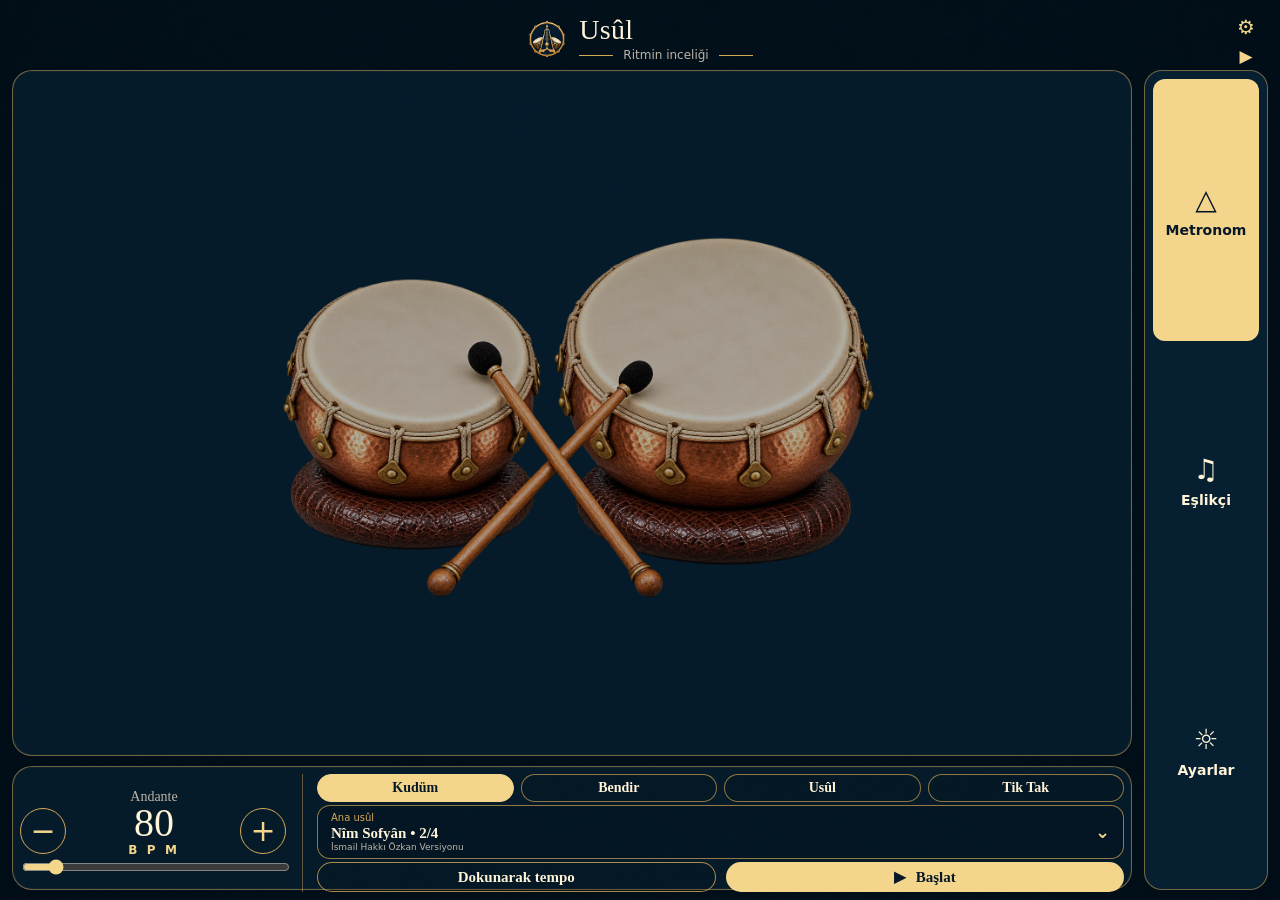
==== commit fcb2edf0: "Kudüm Bendir ve Tik Tak görünümlerini düzelt" ====
--- a/public/index.html
+++ b/public/index.html
@@ -41,6 +41,15 @@
               <div class="notation-heading">
                 <div><span id="pattern-kind">Ana usûl</span><strong id="selected-pattern-name">Nîm Sofyân</strong></div>
                 <span id="pattern-meter">2/4</span>
+              </div>
+              <div class="instrument-visual" id="instrument-visual" data-instrument="kudum" data-stroke="" aria-hidden="true">
+                <div class="instrument-art">
+                  <img id="instrument-image" src="assets/kudum-pair.png" alt="">
+                  <i class="strike-glow strike-tek"></i>
+                  <i class="strike-glow strike-dum"></i>
+                  <i class="strike-glow strike-ring"></i>
+                  <i class="tick-pendulum"><b></b></i>
+                </div>
               </div>
               <svg id="notation-svg" role="img" aria-label="Seçilen usûlün vuruşları"></svg>
             </section>
--- a/public/assets/site.css
+++ b/public/assets/site.css
@@ -59,7 +59,37 @@
 .notation-heading div { display: grid; }
 .notation-heading span { color: var(--gold); font-size: 11px; font-weight: 700; }
 .notation-heading strong { font: 600 18px/1.15 Georgia, serif; }
-#notation-svg { display: block; width: 100%; height: 100%; overflow: visible; }
+#notation-svg { position: relative; z-index: 2; display: block; width: 100%; height: 100%; overflow: visible; }
+.instrument-visual { position: absolute; inset: 5% 6%; z-index: 1; display: grid; place-items: center; opacity: 0; pointer-events: none; transition: opacity .25s ease; }
+.notation-card.instrument-mode .instrument-visual { opacity: .96; }
+.notation-card.percussion-mode #notation-svg { opacity: 0; }
+.instrument-art { position: relative; width: min(52vw, 610px); max-width: 92%; max-height: 90%; aspect-ratio: 3 / 2; }
+.instrument-art img { position: absolute; inset: 0; width: 100%; height: 100%; object-fit: contain; filter: brightness(.72) saturate(.86); transition: filter .14s ease, transform .14s ease, opacity .14s ease; }
+.strike-glow { position: absolute; display: block; opacity: 0; border: 3px solid rgba(255, 226, 161, .96); border-radius: 50%; background: radial-gradient(ellipse, rgba(244, 213, 140, .58) 0%, rgba(215, 169, 86, .15) 48%, transparent 73%); box-shadow: 0 0 34px rgba(244, 213, 140, .72), inset 0 0 22px rgba(244, 213, 140, .44); transform: translate(-50%, -50%) scale(.78); }
+.strike-tek { left: 24%; top: 39%; width: 34%; height: 32%; }
+.strike-dum { left: 72%; top: 35%; width: 44%; height: 40%; }
+.strike-ring { left: 52%; top: 45%; width: 74%; height: 53%; border-width: 4px; }
+.instrument-visual[data-instrument="kudum"] .strike-ring,
+.instrument-visual[data-instrument="bendir"] .strike-tek,
+.instrument-visual[data-instrument="bendir"] .strike-dum { display: none; }
+.tick-pendulum { display: none; position: absolute; left: 51%; bottom: 31%; width: 5px; height: 54%; border-radius: 999px; background: linear-gradient(90deg, #b47a27, #ffe7a5 48%, #8d5a17); box-shadow: 0 0 8px rgba(244, 213, 140, .58); transform: translateX(-50%) rotate(0deg); transform-origin: 50% 100%; transition: transform var(--swing-duration, 360ms) linear; }
+.tick-pendulum b { position: absolute; top: 38%; left: 50%; width: 30px; height: 15px; border: 2px solid #f4d58c; border-radius: 3px; background: #8e531b; box-shadow: 0 0 10px rgba(244, 213, 140, .5); transform: translate(-50%, -50%); }
+.instrument-visual[data-instrument="tiktak"] .instrument-art { width: min(29vw, 360px); height: 92%; aspect-ratio: 5 / 6; }
+.instrument-visual[data-instrument="tiktak"] .instrument-art img { filter: brightness(.9) saturate(.95); }
+.instrument-visual[data-instrument="tiktak"] .strike-glow { display: none; }
+.instrument-visual[data-instrument="tiktak"] .tick-pendulum { display: block; }
+.notation-card.mechanical-mode .instrument-visual { opacity: .96; }
+.notation-card.mechanical-mode #notation-svg { opacity: 0; }
+.notation-card.tick-left .tick-pendulum { transform: translateX(-50%) rotate(-21deg); }
+.notation-card.tick-right .tick-pendulum { transform: translateX(-50%) rotate(21deg); }
+.notation-card.instrument-strike .instrument-art img { filter: brightness(.92) saturate(1); animation: instrument-pulse .24s ease-out; }
+.notation-card.instrument-strike .instrument-visual[data-instrument="kudum"][data-stroke="tek"] .strike-tek,
+.notation-card.instrument-strike .instrument-visual[data-instrument="kudum"][data-stroke="dum"] .strike-dum,
+.notation-card.instrument-strike .instrument-visual[data-instrument="kudum"][data-stroke="both"] .strike-tek,
+.notation-card.instrument-strike .instrument-visual[data-instrument="kudum"][data-stroke="both"] .strike-dum,
+.notation-card.instrument-strike .instrument-visual[data-instrument="bendir"] .strike-ring { animation: strike-wave .36s ease-out; }
+@keyframes instrument-pulse { 0% { transform: scale(.985); } 48% { transform: scale(1.025); } 100% { transform: scale(1); } }
+@keyframes strike-wave { 0% { opacity: 0; transform: translate(-50%, -50%) scale(.72); } 30% { opacity: 1; } 100% { opacity: 0; transform: translate(-50%, -50%) scale(1.12); } }
 .catalog-loading { position: absolute; inset: 0; z-index: 6; display: flex; align-items: center; justify-content: center; gap: 12px; color: var(--muted); background: rgba(4, 21, 34, .9); }
 .catalog-loading.hidden { display: none; }
 .loading-mark { width: 18px; height: 18px; border: 2px solid rgba(215,169,86,.26); border-top-color: var(--gold-light); border-radius: 50%; animation: spin .8s linear infinite; }
@@ -175,6 +205,11 @@
   .notation-heading { display: flex; top: 8px; left: 13px; right: 13px; opacity: .92; }
   .notation-heading strong { font-size: 15px; }
   #notation-svg { padding-top: 26px; }
+  .instrument-visual { inset: 12% 2% 4%; }
+  .instrument-art { width: min(86vw, 430px); max-width: 96%; opacity: .92; }
+  .notation-card.instrument-mode .instrument-visual { opacity: .96; }
+  .notation-card.mechanical-mode .instrument-visual { opacity: .96; }
+  .instrument-visual[data-instrument="tiktak"] .instrument-art { width: min(56vw, 250px); height: 94%; }
   .control-card { display: flex; flex-direction: column; gap: 10px; padding: 5px 8px 8px; border: 0; background: transparent; box-shadow: none; }
   .tempo-block { gap: 4px; }
   .tempo-name { font-size: 16px; }
